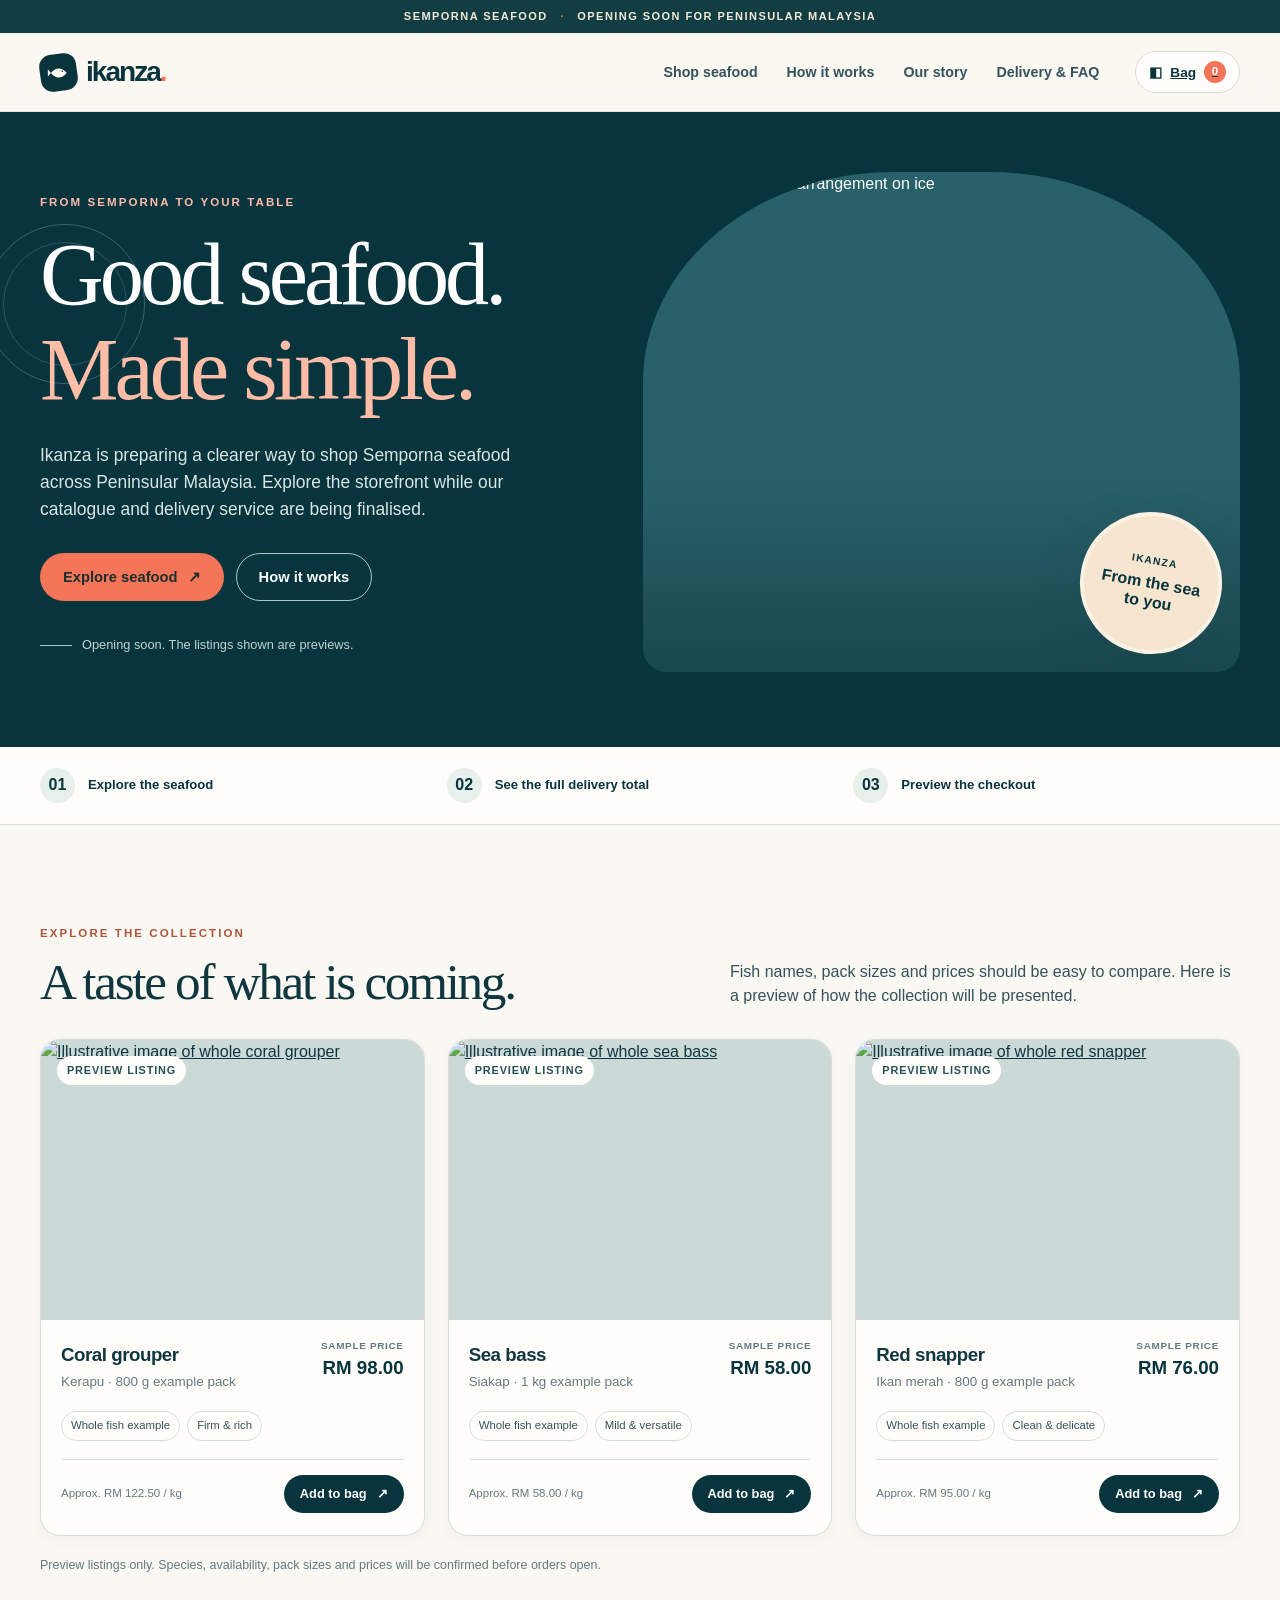
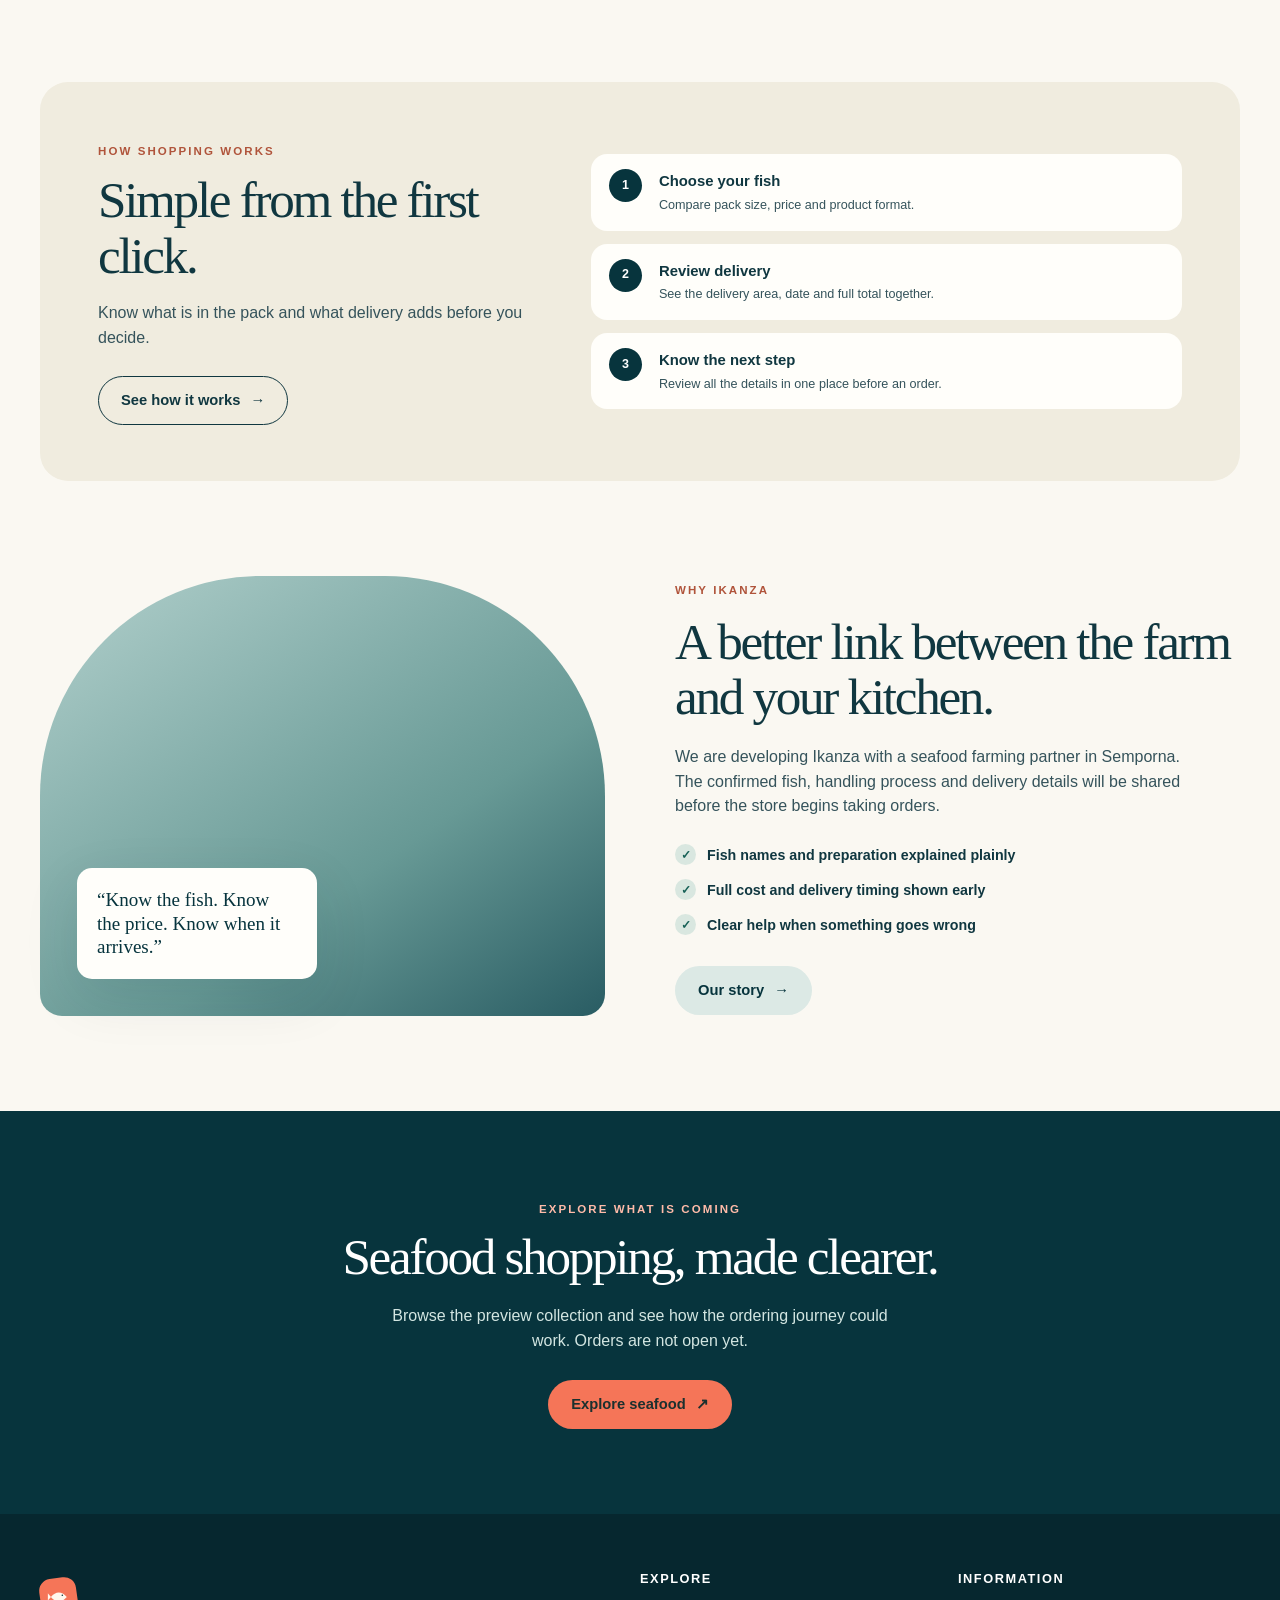
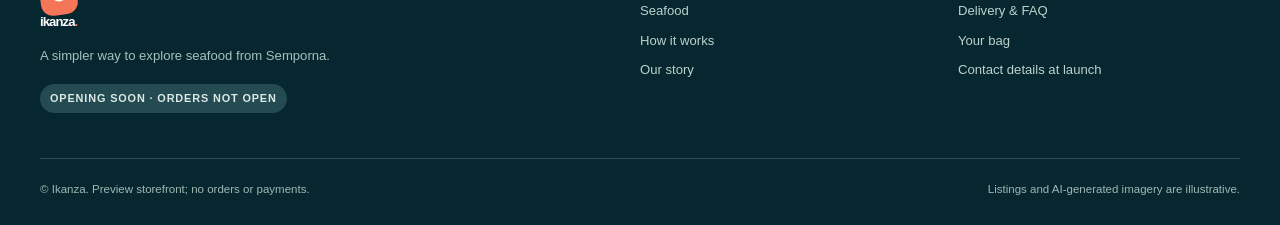
==== index.html @ 733473d1 "Add Ikanza storefront preview" ====
<!doctype html>
<html lang="en">
<head>
  <meta charset="utf-8">
  <meta name="viewport" content="width=device-width, initial-scale=1">
  <meta name="theme-color" content="#07333b">
  <meta name="description" content="Ikanza is preparing a simpler way to shop seafood from Semporna for Peninsular Malaysia. Explore the preview collection.">
  <meta name="robots" content="noindex, nofollow">
  <title>Ikanza | Seafood from Semporna</title>
  <link rel="stylesheet" href="./styles.css">
  <script src="./app.js" defer></script>
</head>
<body>
  <div id="app"></div>
  <div id="announcer" class="sr-only" role="status" aria-live="polite"></div>
</body>
</html>
---- styles.css ----
:root{
  --ink:#103740; --ink-2:#35535b; --sea:#07343d; --sea-light:#dce9e5;
  --cream:#faf8f2; --sand:#f0ecdf; --paper:#fffefa; --coral:#f57558; --coral-dark:#d95438;
  --line:#d8ddd8; --muted:#647981; --shadow:0 18px 55px rgba(7,52,61,.10);
  --radius:20px; --max:1200px;
}
*{box-sizing:border-box}
html{scroll-behavior:smooth}
body{margin:0;background:var(--cream);color:var(--ink);font-family:"Avenir Next",Avenir,"Segoe UI",sans-serif;line-height:1.55}
button,input,select,textarea{font:inherit}
button{cursor:pointer}
a{color:inherit}
img{display:block;max-width:100%}
h1,h2,h3,p{margin-top:0}
h1,h2,.display{font-family:Georgia,"Times New Roman",serif;letter-spacing:-.045em;line-height:1.08}
h1{font-size:clamp(3.3rem,6.9vw,6.55rem);font-weight:500}
h2{font-size:clamp(2.25rem,4vw,4rem);font-weight:500}
h3{font-size:1.18rem}
p{color:var(--ink-2)}
:focus-visible{outline:3px solid var(--coral);outline-offset:3px}
.sr-only{position:absolute!important;width:1px;height:1px;padding:0;margin:-1px;overflow:hidden;clip:rect(0,0,0,0);white-space:nowrap;border:0}
.skip{position:absolute;left:12px;top:-70px;z-index:100;background:white;padding:10px 16px;border-radius:10px}
.skip:focus{top:10px}
.container{width:min(calc(100% - 40px),var(--max));margin-inline:auto}
.demo-banner{background:#123e43;color:#f3e8d5;text-align:center;padding:8px 16px;font-size:.69rem;font-weight:800;letter-spacing:.13em}
.demo-banner span{margin:0 8px;color:#f57558}
.site-header{position:sticky;top:0;z-index:20;background:rgba(250,248,242,.93);backdrop-filter:blur(16px);border-bottom:1px solid rgba(7,52,61,.09)}
.nav{min-height:78px;display:flex;align-items:center;gap:36px}
.brand{display:inline-flex;align-items:center;gap:9px;text-decoration:none;font-size:1.75rem;letter-spacing:-.07em;font-weight:900;color:var(--sea);line-height:1}
.brand-mark{width:37px;height:37px;background:var(--sea);border-radius:12px;display:grid;place-items:center;transform:rotate(-8deg)}
.brand-mark svg{width:26px;height:26px;transform:rotate(8deg)}
.nav-links{display:flex;align-items:center;gap:29px;margin-left:auto}
.nav-links a{text-decoration:none;color:var(--ink-2);font-size:.89rem;font-weight:700}
.nav-links a:hover,.nav-links a[aria-current=page]{color:var(--coral-dark)}
.nav-actions{display:flex;align-items:center;gap:9px}
.icon-button{min-height:42px;display:inline-flex;align-items:center;justify-content:center;gap:8px;border:1px solid var(--line);border-radius:999px;background:var(--paper);color:var(--sea);padding:8px 13px;font-size:.85rem;font-weight:800}
.icon-button:hover{border-color:var(--sea);background:#f3f7f4}
.cart-count{display:inline-grid;place-items:center;min-width:22px;height:22px;padding:0 5px;border-radius:50%;background:var(--coral);color:white;font-size:.72rem}
.menu-button{display:none}
.mobile-menu{display:none;padding:0 0 16px}
.mobile-menu.open{display:grid;gap:2px}
.mobile-menu a{padding:9px 2px;text-decoration:none;font-weight:700}
.btn{display:inline-flex;align-items:center;justify-content:center;gap:10px;min-height:48px;padding:12px 22px;border-radius:999px;border:1px solid transparent;text-decoration:none;font-weight:800;font-size:.92rem;transition:transform .18s,background .18s,border-color .18s}
.btn:hover{transform:translateY(-2px)}
.btn-primary{background:var(--coral);color:#1b302e}
.btn-primary:hover{background:#ff8b70}
.btn-dark{background:var(--sea);color:white}
.btn-dark:hover{background:#12515b}
.btn-outline{background:transparent;border-color:var(--ink);color:var(--ink)}
.btn-outline:hover{background:#e6ece8}
.btn-soft{background:var(--sea-light);color:var(--sea)}
.btn-small{min-height:38px;padding:7px 15px;font-size:.8rem}
button:disabled{opacity:.55;cursor:not-allowed;transform:none!important}
.eyebrow{text-transform:uppercase;letter-spacing:.18em;font-size:.72rem;font-weight:900;color:#b0543b}
.eyebrow.light{color:#ffbba9}
.hero{background:var(--sea);color:#fff;overflow:hidden}
.hero-grid{display:grid;grid-template-columns:1fr 1.07fr;align-items:center;min-height:620px;gap:45px;padding-block:60px 75px}
.hero-copy{max-width:600px;position:relative;z-index:2}
.hero h1{color:white;margin:13px 0 24px}
.hero h1 em{font-style:normal;color:#ffbca6}
.hero p{font-size:1.09rem;max-width:500px;color:#d9e6e3;margin-bottom:30px}
.hero-actions{display:flex;gap:12px;flex-wrap:wrap}
.hero .btn-outline{color:#fff;border-color:#a9c8c5}
.hero .btn-outline:hover{background:rgba(255,255,255,.1)}
.hero-aside{display:flex;align-items:center;gap:10px;margin-top:34px;color:#c0d5d2;font-size:.8rem}
.hero-aside .line{width:32px;height:1px;background:#a9c8c5}
.hero-art{height:500px;position:relative;border-radius:42% 42% 24px 24px;overflow:hidden;background:#29616a}
.hero-art img{width:100%;height:100%;object-fit:cover;filter:saturate(.9)}
.hero-art:after{content:"";position:absolute;inset:0;background:linear-gradient(180deg,transparent 60%,rgba(4,33,40,.4))}
.hero-stamp{position:absolute;right:18px;bottom:18px;z-index:1;width:142px;height:142px;border-radius:50%;display:flex;align-items:center;justify-content:center;text-align:center;background:#f6e5cf;color:var(--sea);font-weight:900;line-height:1.2;transform:rotate(10deg);box-shadow:var(--shadow);border:4px solid #fbf2e4}
.hero-stamp small{display:block;font-size:.64rem;letter-spacing:.12em;text-transform:uppercase;margin-bottom:6px}
.hero-decoration{position:absolute;left:-55px;top:35px;width:160px;height:160px;border:1px solid rgba(255,255,255,.22);border-radius:50%;pointer-events:none}
.hero-decoration:after{content:"";position:absolute;inset:17px;border:1px solid rgba(255,255,255,.16);border-radius:50%}
.quick-strip{border-bottom:1px solid var(--line);background:var(--paper)}
.quick-strip .container{display:grid;grid-template-columns:repeat(3,1fr);gap:20px;padding-block:21px}
.quick-item{display:flex;align-items:center;gap:13px;font-size:.82rem;font-weight:800;color:var(--sea)}
.quick-icon{width:35px;height:35px;display:grid;place-items:center;background:#e7f0ea;color:var(--sea);border-radius:50%;font-size:1rem}
.section{padding-block:95px}
.section-head{display:flex;align-items:end;justify-content:space-between;gap:20px;margin-bottom:30px}
.section-head h2{margin:9px 0 0}
.section-head p{max-width:510px;margin:0}
.section-intro{max-width:610px;font-size:1.02rem}
.products-grid{display:grid;grid-template-columns:repeat(3,1fr);gap:23px}
.product-card{background:var(--paper);border:1px solid var(--line);border-radius:var(--radius);overflow:hidden;box-shadow:0 4px 14px rgba(7,52,61,.035);transition:transform .2s,box-shadow .2s}
.product-card:hover{transform:translateY(-5px);box-shadow:var(--shadow)}
.product-photo{display:block;height:280px;position:relative;overflow:hidden;background:#cbd9d7}
.product-photo img{width:100%;height:100%;object-fit:cover;transition:transform .45s}
.product-card:hover .product-photo img{transform:scale(1.035)}
.pill{display:inline-flex;align-items:center;gap:5px;background:#e7eee7;color:#245057;border-radius:999px;padding:6px 10px;font-size:.68rem;letter-spacing:.08em;text-transform:uppercase;font-weight:900}
.pill.photo-pill{position:absolute;left:16px;top:16px;background:#fffefa}
.product-body{padding:20px 20px 22px}
.product-top{display:flex;justify-content:space-between;align-items:flex-start;gap:12px}
.product-name{font-size:1.17rem;font-weight:850;letter-spacing:-.025em;margin:0}
.product-sub{font-size:.84rem;margin:3px 0 0;color:var(--muted)}
.price-wrap{display:flex;flex-direction:column;align-items:flex-end;line-height:1.25;text-align:right}
.price-wrap small{font-size:.62rem;color:var(--muted);font-weight:800;text-transform:uppercase;letter-spacing:.07em;margin-bottom:3px}
.price{font-size:1.17rem;color:var(--sea);font-weight:900;white-space:nowrap}
.product-meta{display:flex;gap:7px;flex-wrap:wrap;margin:18px 0}
.product-meta span{border:1px solid var(--line);border-radius:999px;padding:5px 9px;font-size:.71rem;color:var(--ink-2)}
.product-bottom{display:flex;align-items:center;justify-content:space-between;gap:9px;border-top:1px solid var(--line);padding-top:15px}
.product-bottom .per-kg{font-size:.72rem;color:var(--muted)}
.products-note{color:var(--muted);font-size:.78rem;margin-top:20px}
.feature-band{background:var(--sand);border-radius:28px;padding:56px 58px;display:grid;grid-template-columns:.85fr 1.15fr;gap:56px;align-items:center}
.feature-band h2{margin:9px 0 18px}
.feature-band p{margin-bottom:26px}
.feature-steps{display:grid;gap:13px}
.feature-step{display:flex;gap:17px;align-items:flex-start;padding:15px 18px;background:var(--paper);border-radius:16px}
.step-num{min-width:33px;height:33px;display:grid;place-items:center;border-radius:50%;background:var(--sea);color:white;font-size:.78rem;font-weight:900}
.feature-step strong{font-size:.93rem}
.feature-step p{font-size:.79rem;margin:2px 0 0}
.story-section{display:grid;grid-template-columns:1fr 1fr;gap:70px;align-items:center}
.story-visual{min-height:440px;border-radius:220px 220px 22px 22px;background:linear-gradient(145deg,#b2d0cc,#679995 63%,#295c63);padding:37px;display:flex;align-items:end}
.story-note{background:#fffefa;border-radius:15px;padding:20px;max-width:240px;box-shadow:var(--shadow);font-family:Georgia,serif;font-size:1.19rem;line-height:1.25;color:var(--sea)}
.story-copy h2{margin:12px 0 20px}
.story-copy p{max-width:510px}
.story-list{padding:0;margin:25px 0 30px;list-style:none;display:grid;gap:13px}
.story-list li{display:flex;gap:11px;font-weight:750;font-size:.89rem}
.story-list li:before{content:"✓";width:21px;height:21px;flex:none;display:grid;place-items:center;border-radius:50%;background:#d9e7e0;color:#155f55;font-size:.73rem}
.cta-section{background:var(--sea);color:white;text-align:center;padding:85px 20px}
.cta-section h2{margin:8px 0 20px;color:white}
.cta-section p{color:#d3e6e2;margin:0 auto 26px;max-width:520px}
.site-footer{background:#06272f;color:#d5e4df;padding:55px 0 26px}
.footer-grid{display:grid;grid-template-columns:2fr 1fr 1fr;gap:36px}
.site-footer .brand{color:white}
.site-footer .brand-mark{background:#f57558}
.site-footer p{color:#a5c2bd;font-size:.82rem;max-width:330px;margin:18px 0}
.site-footer h3{font-size:.8rem;text-transform:uppercase;letter-spacing:.12em;color:#fff}
.site-footer a{display:block;text-decoration:none;color:#bdd2cc;font-size:.82rem;margin:9px 0}
.site-footer a:hover{color:white}
.footer-bottom{border-top:1px solid #2b5056;margin-top:45px;padding-top:22px;font-size:.72rem;color:#9fb8b4;display:flex;justify-content:space-between;gap:15px}
.page-hero{background:#e4eee9;padding:60px 0 55px}
.page-hero h1{font-size:clamp(2.8rem,5.5vw,5rem);margin:8px 0 14px;color:var(--sea)}
.page-hero p{margin:0;max-width:620px}
.breadcrumb{font-size:.78rem;color:var(--muted);margin-bottom:18px}
.breadcrumb a{text-decoration:none;border-bottom:1px solid currentColor}
.page-content{padding-block:60px 100px}
.shop-tools{display:flex;align-items:center;justify-content:space-between;gap:14px;margin-bottom:25px;flex-wrap:wrap}
.search-field{position:relative;min-width:270px;flex:1;max-width:380px}
.search-field input{width:100%;border:1px solid var(--line);border-radius:999px;background:white;padding:12px 16px 12px 40px;color:var(--ink);outline:none}
.search-field:before{content:"⌕";position:absolute;left:16px;top:8px;color:var(--muted);font-size:1.4rem}
.filter-group{display:flex;gap:7px;flex-wrap:wrap}
.filter-button{border:1px solid var(--line);border-radius:999px;background:white;color:var(--ink-2);padding:9px 14px;font-size:.8rem;font-weight:800}
.filter-button.active{background:var(--sea);border-color:var(--sea);color:white}
.empty-state{border:1px dashed #abc1bb;border-radius:20px;padding:60px 25px;text-align:center;background:white}
.empty-state h2{font-size:2rem}
.product-layout{display:grid;grid-template-columns:1.05fr .95fr;gap:68px;align-items:start}
.product-main-photo{height:570px;background:#d8e4df;border-radius:25px;overflow:hidden}
.product-main-photo img{height:100%;width:100%;object-fit:cover}
.product-detail{padding-top:16px}
.product-detail h1{font-size:clamp(2.5rem,4.5vw,4.8rem);margin:13px 0 3px;color:var(--sea)}
.product-detail .subtitle{font-size:1rem;color:var(--muted)}
.product-price{font-size:1.75rem;font-weight:900;color:var(--sea);margin:28px 0 2px}
.product-detail .unit-price{font-size:.79rem;color:var(--muted)}
.spec-grid{display:grid;grid-template-columns:repeat(2,1fr);gap:10px;margin:25px 0}
.spec{padding:14px 15px;background:#ecf2ee;border-radius:12px}
.spec small{display:block;font-size:.65rem;text-transform:uppercase;letter-spacing:.1em;font-weight:800;color:var(--muted)}
.spec strong{font-size:.87rem}
.quantity-row{display:flex;align-items:center;gap:14px;margin:25px 0}
.qty-control{display:inline-flex;align-items:center;border:1px solid var(--line);border-radius:999px;background:white;overflow:hidden}
.qty-control button{border:0;background:none;width:42px;height:42px;color:var(--sea);font-size:1.3rem}
.qty-control button:hover{background:var(--sea-light)}
.qty-control span{width:32px;text-align:center;font-weight:850}
.product-actions{display:flex;gap:10px;flex-wrap:wrap}
.product-actions .btn{flex:1}
.detail-notice{font-size:.79rem;color:var(--muted);padding-top:18px}
.detail-facts{border-top:1px solid var(--line);margin-top:32px}
.detail-facts details{border-bottom:1px solid var(--line);padding:16px 0}
.detail-facts summary{cursor:pointer;font-weight:850}
.detail-facts p{font-size:.82rem;margin:9px 0 0}
.cart-layout,.checkout-layout{display:grid;grid-template-columns:1.35fr .72fr;gap:36px;align-items:start}
.cart-list{display:grid;gap:13px}
.cart-item{display:grid;grid-template-columns:95px 1fr auto;gap:17px;align-items:center;background:white;border:1px solid var(--line);border-radius:16px;padding:14px}
.cart-item img{width:95px;height:90px;object-fit:cover;border-radius:10px}
.cart-item h3{margin:0 0 1px;font-size:1rem}
.cart-item p{font-size:.76rem;margin-bottom:8px}
.cart-item .remove{border:0;background:none;padding:0;color:var(--coral-dark);font-size:.74rem;text-decoration:underline}
.cart-item-total{align-self:start;font-weight:900}
.summary-card{background:white;border:1px solid var(--line);border-radius:20px;padding:24px;position:sticky;top:105px}
.summary-card h2{font-size:1.7rem;margin:0 0 24px}
.summary-row{display:flex;justify-content:space-between;gap:12px;margin:13px 0;font-size:.86rem}
.summary-row span:first-child{color:var(--muted)}
.summary-row.total{border-top:1px solid var(--line);padding-top:16px;margin-top:18px;font-weight:900;font-size:1.05rem}
.summary-row.total span:first-child{color:var(--sea)}
.summary-card .btn{width:100%;margin-top:16px}
.summary-card .small-note{font-size:.73rem;margin:12px 0 0;color:var(--muted)}
.form-card{background:#fff;border:1px solid var(--line);border-radius:20px;padding:27px}
.form-card h2{font-size:1.7rem;margin-bottom:8px}
.form-card p{font-size:.84rem}
.sample-fill{border:1px solid #7da6a0;background:#eef6f1;color:var(--sea);border-radius:999px;padding:8px 14px;font-size:.78rem;font-weight:800;margin:0 0 20px}
.sample-fill:hover{background:#dcefe7}
.form-grid{display:grid;grid-template-columns:1fr 1fr;gap:16px}
.form-field{display:flex;flex-direction:column;gap:6px;margin:0 0 16px}
.form-field.full{grid-column:1/-1}
.form-field label{font-size:.77rem;font-weight:900}
.form-field input,.form-field select{height:46px;width:100%;border:1px solid #bccbc7;border-radius:10px;padding:9px 12px;background:#fff;color:var(--ink)}
.form-field input:focus,.form-field select:focus{border-color:#337772;outline:3px solid #cce6de}
.checkout-block{border-top:1px solid var(--line);padding-top:22px;margin-top:8px}
.checkout-block h3{margin-bottom:9px}
.checkout-block .radio-box{display:flex;gap:10px;align-items:center;border:1px solid var(--line);border-radius:11px;padding:12px;margin:7px 0;cursor:pointer}
.checkout-block .radio-box:has(input:checked){border-color:#2a6764;background:#eef6f1}
.checkout-block small{color:var(--muted)}
.checkout-block input[type=radio]{accent-color:var(--sea);width:17px;height:17px}
.demo-notice{background:#fff2e8;border-left:3px solid var(--coral);padding:12px 15px;border-radius:8px;font-size:.8rem;color:#784b32;margin-top:18px}
.confirmation{max-width:660px;margin:0 auto;text-align:center;padding:45px 15px 90px}
.confirm-icon{width:85px;height:85px;border-radius:50%;display:grid;place-items:center;margin:0 auto 22px;background:#d7e9df;color:#146052;font-size:2rem}
.confirmation h1{font-size:clamp(2.5rem,5vw,4.5rem);margin-bottom:12px}
.confirmation .summary-card{text-align:left;position:static;margin:28px auto}
.info-grid{display:grid;grid-template-columns:repeat(3,1fr);gap:16px}
.info-card{background:white;padding:25px;border:1px solid var(--line);border-radius:16px}
.info-card .step-num{margin-bottom:21px}
.info-card p{font-size:.84rem;margin:0}
.faq-list{max-width:850px;margin:0 auto}
.faq-list details{border-bottom:1px solid var(--line);padding:18px 0}
.faq-list summary{cursor:pointer;font-weight:900;list-style:none;display:flex;justify-content:space-between;gap:14px}
.faq-list summary:after{content:"+";font-size:1.2rem}
.faq-list details[open] summary:after{content:"−"}
.faq-list p{font-size:.87rem;margin:12px 0 3px}
.mini-table{display:grid;gap:10px;background:#eef3ed;padding:20px;border-radius:16px;margin:20px 0}
.mini-table .summary-row{margin:0}
.mobile-checkout{display:none}
.toast{position:fixed;right:20px;bottom:20px;z-index:30;background:var(--sea);color:#fff;padding:13px 18px;border-radius:13px;box-shadow:var(--shadow);font-size:.83rem;font-weight:800;opacity:0;pointer-events:none;transform:translateY(16px);transition:opacity .2s,transform .2s}
.toast.show{opacity:1;transform:translateY(0)}
@media(max-width:1000px){
  .hero-grid{min-height:570px;gap:25px}.hero-art{height:440px}
  .product-layout{gap:34px}.product-main-photo{height:500px}
  .cart-layout,.checkout-layout{gap:20px}
  .products-grid{gap:15px}.product-photo{height:230px}
}
@media(max-width:760px){
  .container{width:min(calc(100% - 28px),var(--max))}
  .nav{min-height:65px;gap:10px}.brand{font-size:1.55rem}.brand-mark{width:32px;height:32px}
  .nav-links{display:none}.nav-actions{margin-left:auto}.menu-button{display:inline-flex}
  .hero-grid{grid-template-columns:1fr;gap:26px;padding-top:52px;padding-bottom:35px}
  .hero h1{font-size:clamp(3.5rem,12vw,5rem)}.hero-art{height:380px;border-radius:45% 45% 20px 20px}
  .hero-stamp{width:116px;height:116px;font-size:.78rem}
  .quick-strip .container{grid-template-columns:1fr 1fr;gap:10px;padding-block:14px}.quick-item{font-size:.68rem}.quick-item:last-child{display:none}
  .section{padding-block:67px}.section-head{display:block}.section-head p{margin-top:12px}
  .products-grid{grid-template-columns:1fr 1fr}.product-photo{height:210px}
  .feature-band,.story-section{grid-template-columns:1fr;gap:30px}.feature-band{padding:35px 25px}
  .story-visual{min-height:330px}.story-section{gap:30px}
  .page-hero{padding:42px 0}.page-content{padding-block:42px 70px}
  .product-layout,.cart-layout,.checkout-layout{grid-template-columns:1fr}.product-main-photo{height:430px}
  .product-detail{padding-top:0}.summary-card{position:static}
  .info-grid{grid-template-columns:1fr 1fr}
  .footer-grid{grid-template-columns:1.4fr 1fr;gap:22px}.footer-grid > :last-child{grid-column:1/-1}
}
@media(max-width:520px){
  .demo-banner{font-size:.59rem;padding:7px 11px;letter-spacing:.08em}
  .header-cart-label{display:none}
  .hero h1{font-size:3.3rem}.hero p{font-size:.94rem}
  .hero-art{height:295px}.hero-stamp{width:103px;height:103px;right:8px;bottom:8px;font-size:.69rem}
  .hero-aside{margin-top:22px}
  .section{padding-block:55px}.section-head h2{font-size:2.55rem}
  .products-grid{grid-template-columns:1fr}.product-photo{height:290px}
  .product-card{max-width:470px}
  .feature-band{border-radius:18px;padding:29px 18px}
  .story-visual{min-height:310px}
  .page-hero h1{font-size:3.1rem}
  .search-field{max-width:none;width:100%}.shop-tools{align-items:stretch}
  .filter-group{overflow-x:auto;flex-wrap:nowrap;padding-bottom:3px}
  .filter-button{white-space:nowrap}
  .product-main-photo{height:360px}
  .product-detail h1{font-size:2.85rem}
  .spec-grid{gap:7px}
  .cart-item{grid-template-columns:72px 1fr auto;gap:9px;padding:10px}
  .cart-item img{width:72px;height:80px}.cart-item-total{font-size:.8rem}
  .cart-item .qty-control button{width:32px;height:32px}
  .cart-item .qty-control span{width:23px}
  .form-card{padding:20px}.form-grid{grid-template-columns:1fr;gap:0}
  .info-grid{grid-template-columns:1fr}
  .footer-grid{grid-template-columns:1fr}.footer-grid > :last-child{grid-column:auto}
  .footer-bottom{display:block}
}
@media(prefers-reduced-motion:reduce){html{scroll-behavior:auto}*,*:before,*:after{transition:none!important;animation:none!important}}
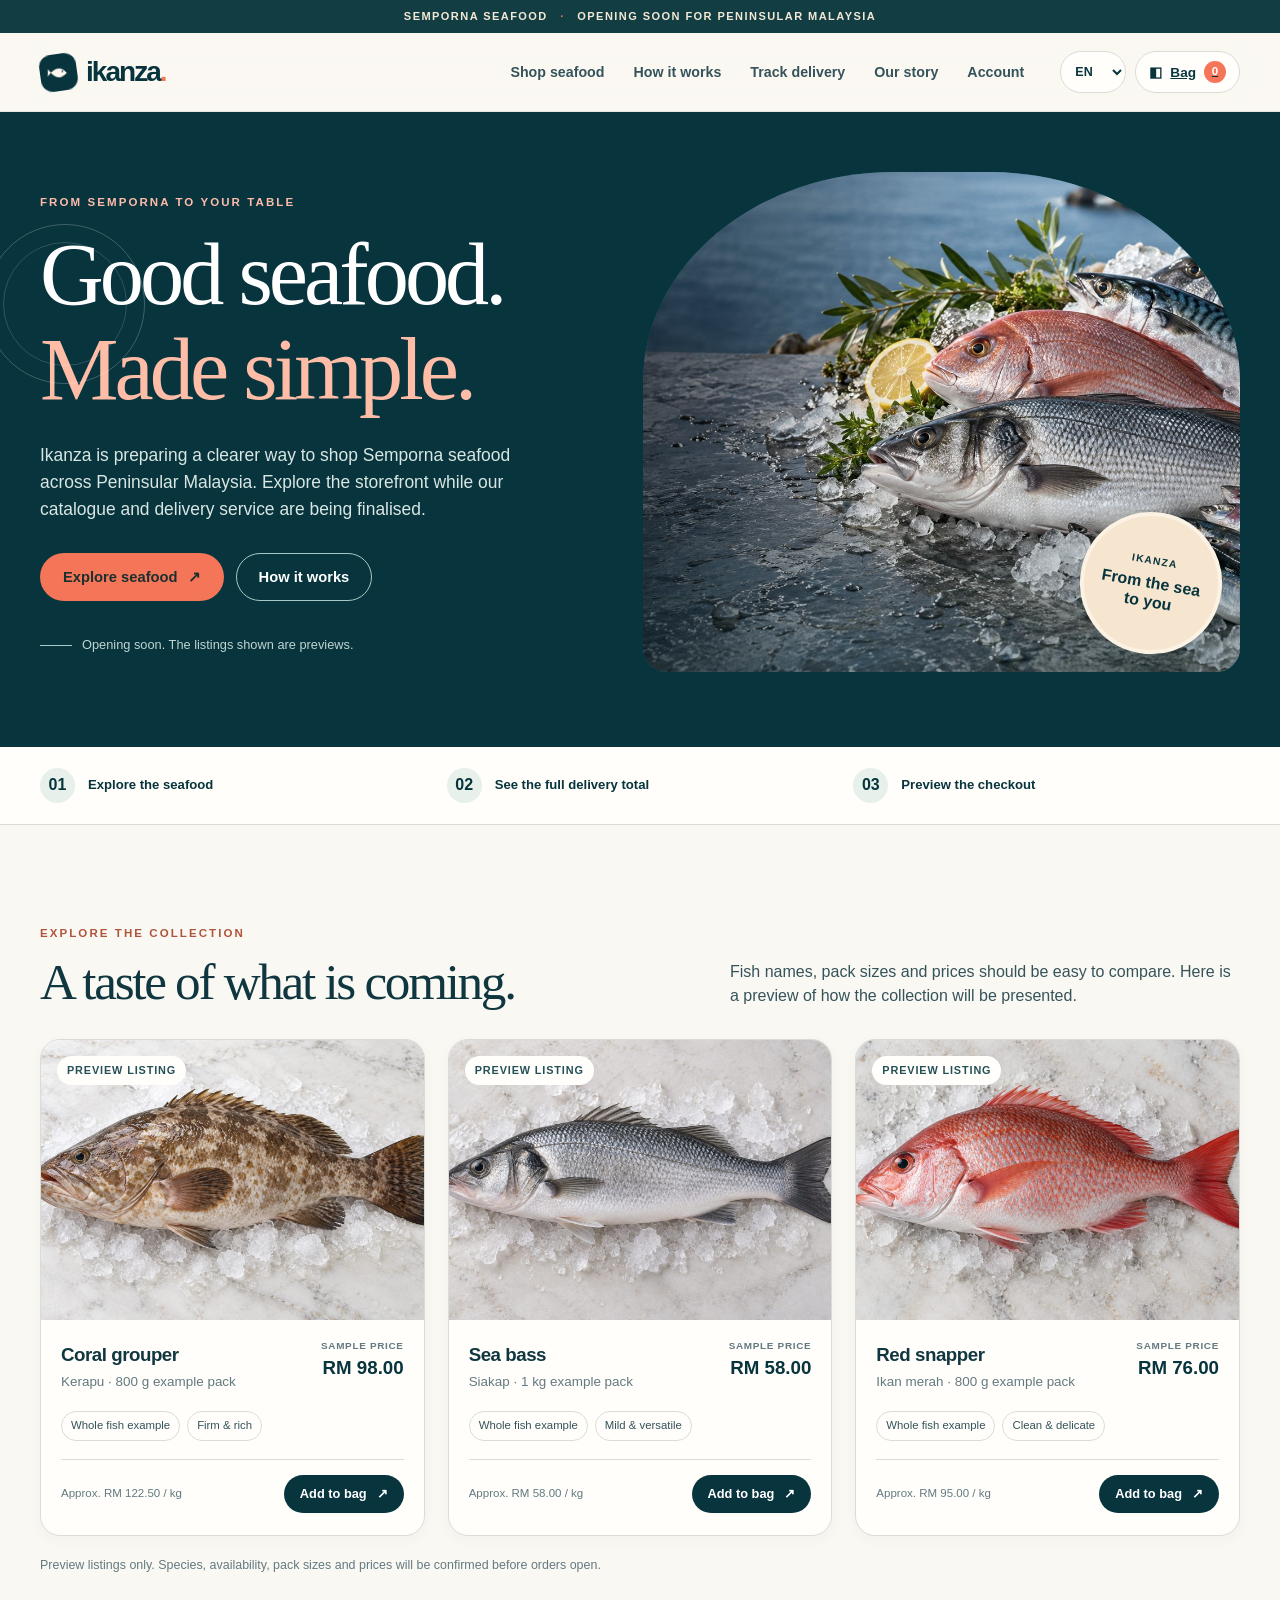
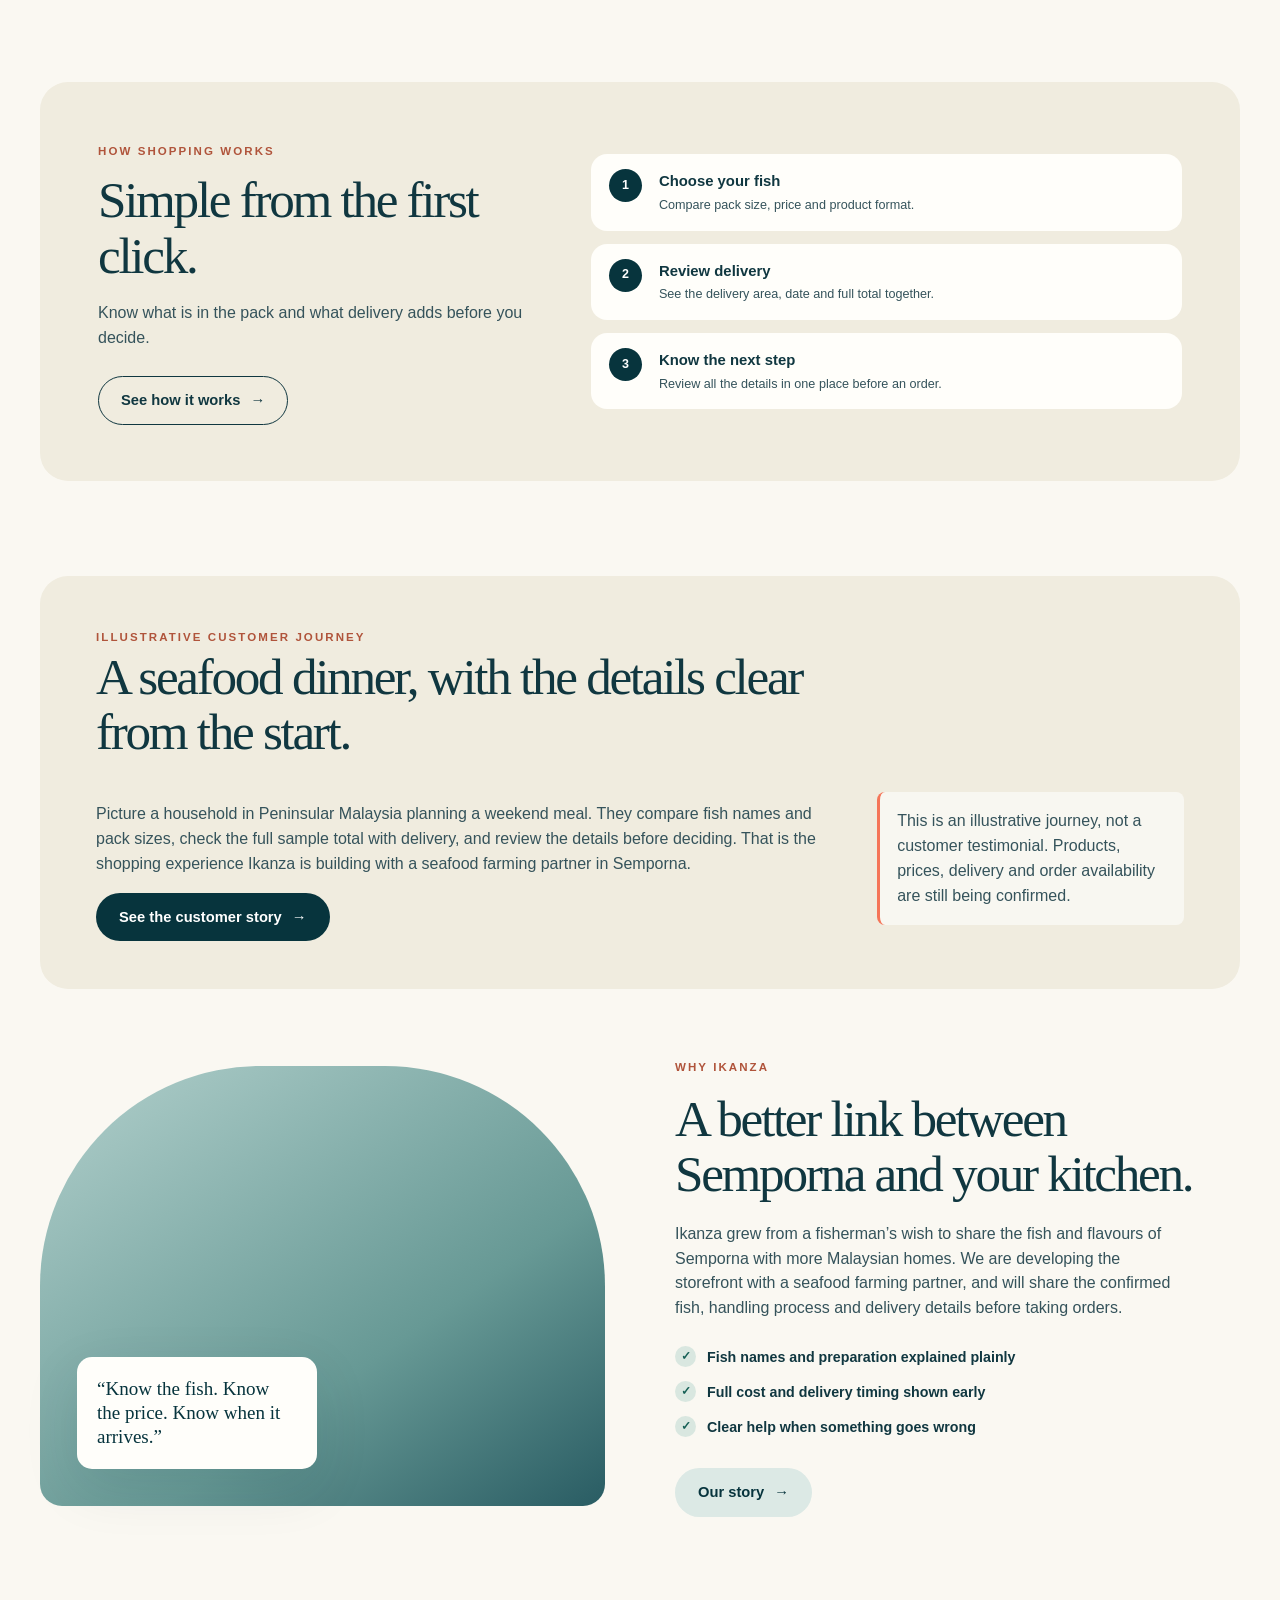
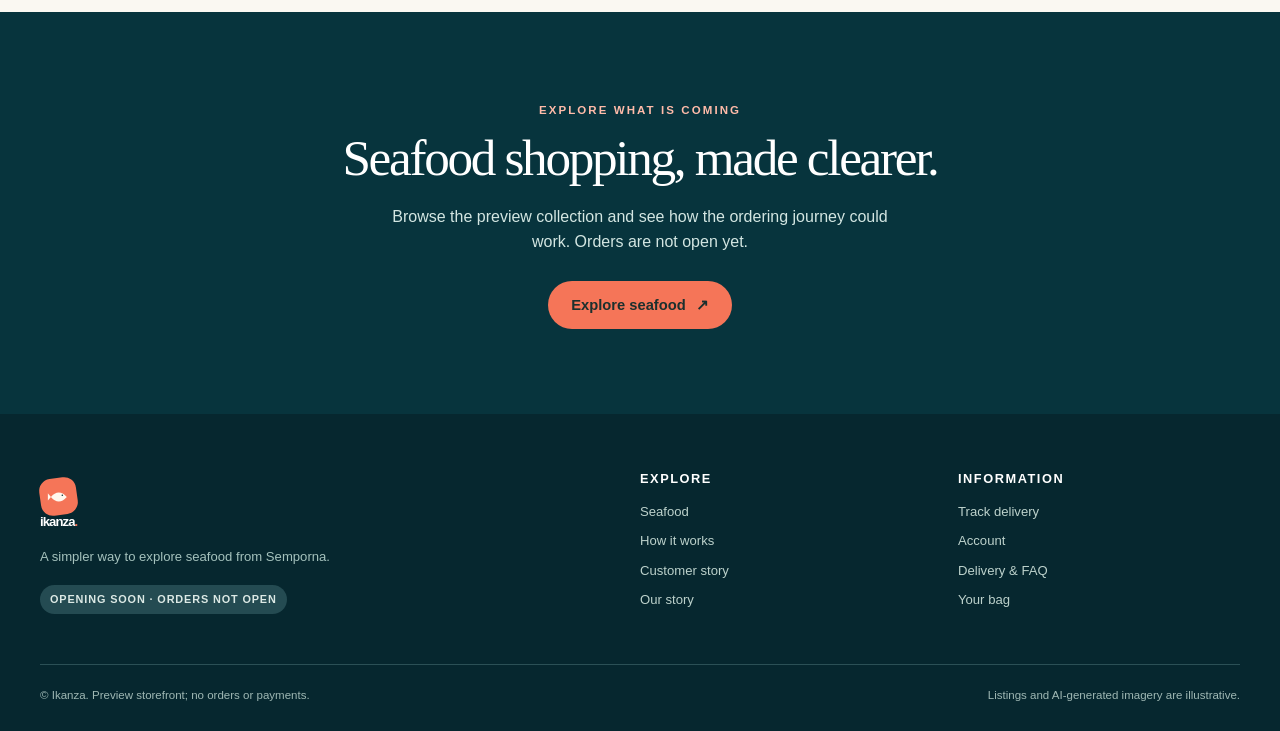
==== commit 656200a2: "Add account and delivery previews, three languages, and Semporna story" ====
--- a/index.html
+++ b/index.html
@@ -4,14 +4,22 @@
   <meta charset="utf-8">
   <meta name="viewport" content="width=device-width, initial-scale=1">
   <meta name="theme-color" content="#07333b">
-  <meta name="description" content="Ikanza is preparing a simpler way to shop seafood from Semporna for Peninsular Malaysia. Explore the preview collection.">
-  <meta name="robots" content="noindex, nofollow">
-  <title>Ikanza | Seafood from Semporna</title>
+  <title>Ikanza | Semporna Seafood for Peninsular Malaysia</title>
+  <meta name="description" content="Discover Ikanza, a Semporna fisherman’s vision to share local fish and flavours with more Malaysian homes. Explore our seafood storefront before orders open.">
+  <link rel="canonical" href="https://ericseow980314-ui.github.io/ikanza/">
+  <meta property="og:type" content="website">
+  <meta property="og:title" content="Ikanza | Semporna Seafood for Peninsular Malaysia">
+  <meta property="og:description" content="From Semporna to more Malaysian tables. Meet the fisherman behind Ikanza and explore the seafood storefront preview.">
+  <meta property="og:url" content="https://ericseow980314-ui.github.io/ikanza/">
+  <meta property="og:image" content="https://ericseow980314-ui.github.io/ikanza/assets/hero.jpg">
+  <meta name="twitter:card" content="summary_large_image">
+  <script type="application/ld+json">{"@context":"https://schema.org","@type":"WebSite","name":"Ikanza","url":"https://ericseow980314-ui.github.io/ikanza/","description":"Semporna seafood storefront preview for Peninsular Malaysia."}</script>
   <link rel="stylesheet" href="./styles.css">
+  <script src="./i18n.js" defer></script>
   <script src="./app.js" defer></script>
 </head>
 <body>
-  <div id="app"></div>
+  <div id="app"><main class="page-content container"><h1>Semporna seafood, made simple.</h1><p>Ikanza is preparing a clearer way for Peninsular Malaysian households to discover the fish and flavours of Semporna. Orders are not open yet.</p><a href="./story/">Read our story</a></main></div>
   <div id="announcer" class="sr-only" role="status" aria-live="polite"></div>
 </body>
 </html>
--- a/styles.css
+++ b/styles.css
@@ -220,6 +220,20 @@
 .mobile-checkout{display:none}
 .toast{position:fixed;right:20px;bottom:20px;z-index:30;background:var(--sea);color:#fff;padding:13px 18px;border-radius:13px;box-shadow:var(--shadow);font-size:.83rem;font-weight:800;opacity:0;pointer-events:none;transform:translateY(16px);transition:opacity .2s,transform .2s}
 .toast.show{opacity:1;transform:translateY(0)}
+.language-select{min-height:42px;border:1px solid var(--line);border-radius:999px;background:var(--paper);color:var(--sea);padding:7px 10px;font-size:.78rem;font-weight:900;cursor:pointer}
+.customer-story-teaser{display:grid;grid-template-columns:1.7fr .7fr;gap:36px;align-items:end;background:var(--sand);border-radius:28px;padding:48px 56px;margin-bottom:65px}
+.customer-story-teaser h2{max-width:760px}.customer-story-teaser .small-note{padding:17px;border-left:3px solid var(--coral);background:rgba(255,255,255,.58);border-radius:8px}
+.confirmation-actions{display:flex;justify-content:center;gap:12px;flex-wrap:wrap;margin-top:28px}
+.account-layout,.tracking-layout{display:grid;grid-template-columns:minmax(0,1.25fr) minmax(280px,.75fr);gap:28px;align-items:start}
+.account-layout .section-head h2{font-size:clamp(2rem,3vw,3rem)}.preview-orders{display:grid;gap:12px}
+.preview-order{display:flex;justify-content:space-between;gap:18px;align-items:center;background:white;border:1px solid var(--line);border-radius:16px;padding:20px}
+.preview-order h3{margin:10px 0 5px;overflow-wrap:anywhere}.preview-order p{font-size:.83rem;margin:0}.preview-order > div:last-child{text-align:right;white-space:nowrap}.preview-order a{display:block;color:var(--sea);font-weight:800;font-size:.82rem;margin-top:10px}
+.tracking-layout{grid-template-columns:minmax(280px,.7fr) minmax(0,1.3fr)}.tracking-sample{margin-top:17px}.tracking-result{background:white;border:1px solid var(--line);border-radius:20px;padding:26px}
+.tracking-summary{display:flex;justify-content:space-between;gap:12px;align-items:start}.tracking-summary h2{font-size:clamp(1.8rem,3vw,2.8rem);margin:10px 0;overflow-wrap:anywhere}.tracking-summary p{font-size:.83rem}.tracking-summary > strong{white-space:nowrap}
+.tracking-steps{list-style:none;margin:30px 0 0;padding:0}.tracking-step{display:flex;gap:15px;position:relative;padding:0 0 24px}.tracking-step:not(:last-child):before{content:"";position:absolute;left:15px;top:32px;bottom:0;border-left:2px solid var(--line)}
+.tracking-dot{flex:none;width:32px;height:32px;display:grid;place-items:center;border-radius:50%;background:#e7eeea;color:var(--sea);font-weight:900;font-size:.77rem}.tracking-step.current .tracking-dot{background:var(--sea);color:white}.tracking-step p{margin:3px 0 0;font-size:.8rem;color:var(--muted)}
+.journey-intro{max-width:780px;margin-bottom:36px}.journey-grid{margin-bottom:55px}.journey-outro{padding:44px;background:var(--sand);border-radius:22px;max-width:890px}.journey-outro h2{font-size:clamp(2rem,3.4vw,3.5rem)}
+@media(max-width:1120px){.nav-links{display:none}.nav-actions{margin-left:auto}.menu-button{display:inline-flex}}
 @media(max-width:1000px){
   .hero-grid{min-height:570px;gap:25px}.hero-art{height:440px}
   .product-layout{gap:34px}.product-main-photo{height:500px}
@@ -243,10 +257,13 @@
   .product-detail{padding-top:0}.summary-card{position:static}
   .info-grid{grid-template-columns:1fr 1fr}
   .footer-grid{grid-template-columns:1.4fr 1fr;gap:22px}.footer-grid > :last-child{grid-column:1/-1}
+  .customer-story-teaser{grid-template-columns:1fr;padding:34px 25px;gap:8px}.account-layout,.tracking-layout{grid-template-columns:1fr}
 }
 @media(max-width:520px){
   .demo-banner{font-size:.59rem;padding:7px 11px;letter-spacing:.08em}
   .header-cart-label{display:none}
+  .language-select{padding:7px 5px;font-size:.72rem}.nav-actions{gap:5px}.icon-button{padding-inline:9px}
+  .customer-story-teaser{padding:29px 18px}.customer-story-teaser h2{font-size:2.5rem}.journey-outro{padding:29px 20px}.preview-order{align-items:flex-start;flex-direction:column}.preview-order > div:last-child{text-align:left}.tracking-result{padding:19px}.tracking-summary{flex-direction:column}
   .hero h1{font-size:3.3rem}.hero p{font-size:.94rem}
   .hero-art{height:295px}.hero-stamp{width:103px;height:103px;right:8px;bottom:8px;font-size:.69rem}
   .hero-aside{margin-top:22px}
@@ -256,6 +273,7 @@
   .feature-band{border-radius:18px;padding:29px 18px}
   .story-visual{min-height:310px}
   .page-hero h1{font-size:3.1rem}
+  html[lang="zh-Hans"] .page-hero h1{font-size:2.65rem;line-height:1.18;letter-spacing:-.025em}
   .search-field{max-width:none;width:100%}.shop-tools{align-items:stretch}
   .filter-group{overflow-x:auto;flex-wrap:nowrap;padding-bottom:3px}
   .filter-button{white-space:nowrap}
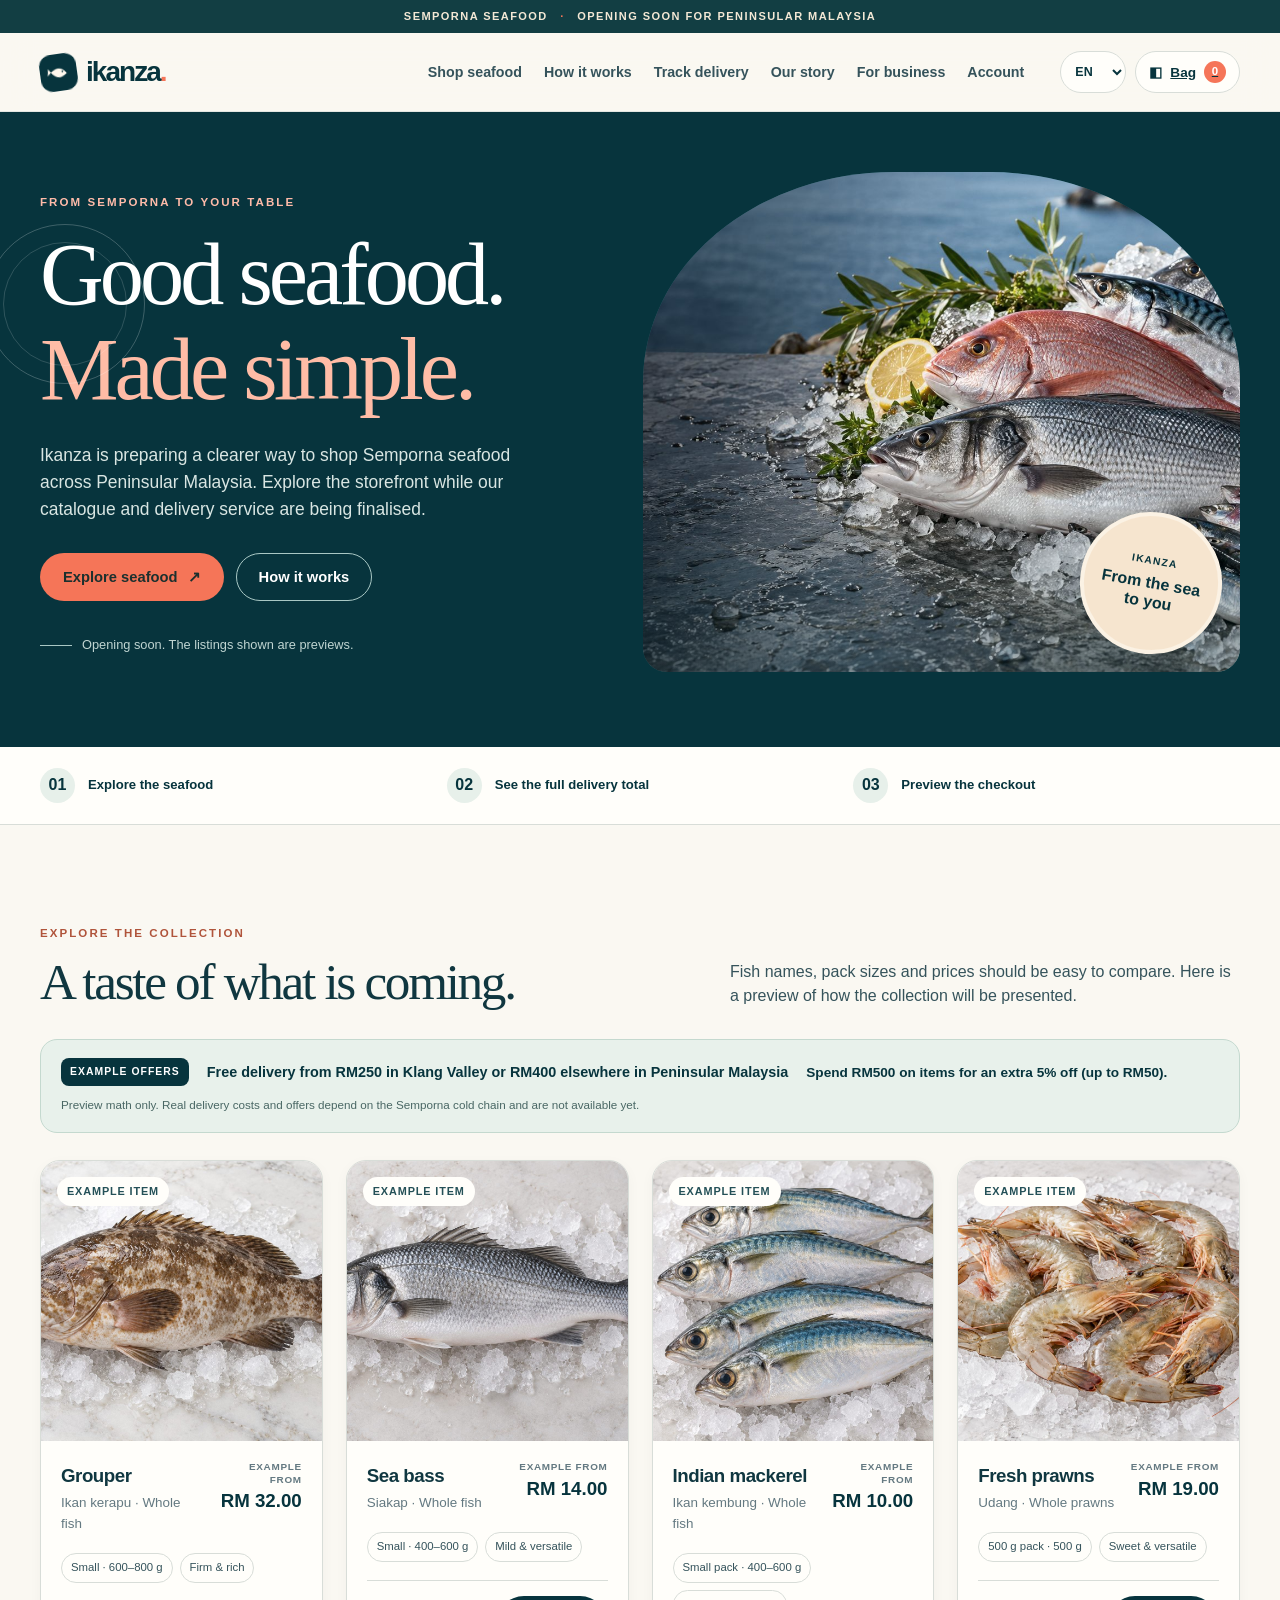
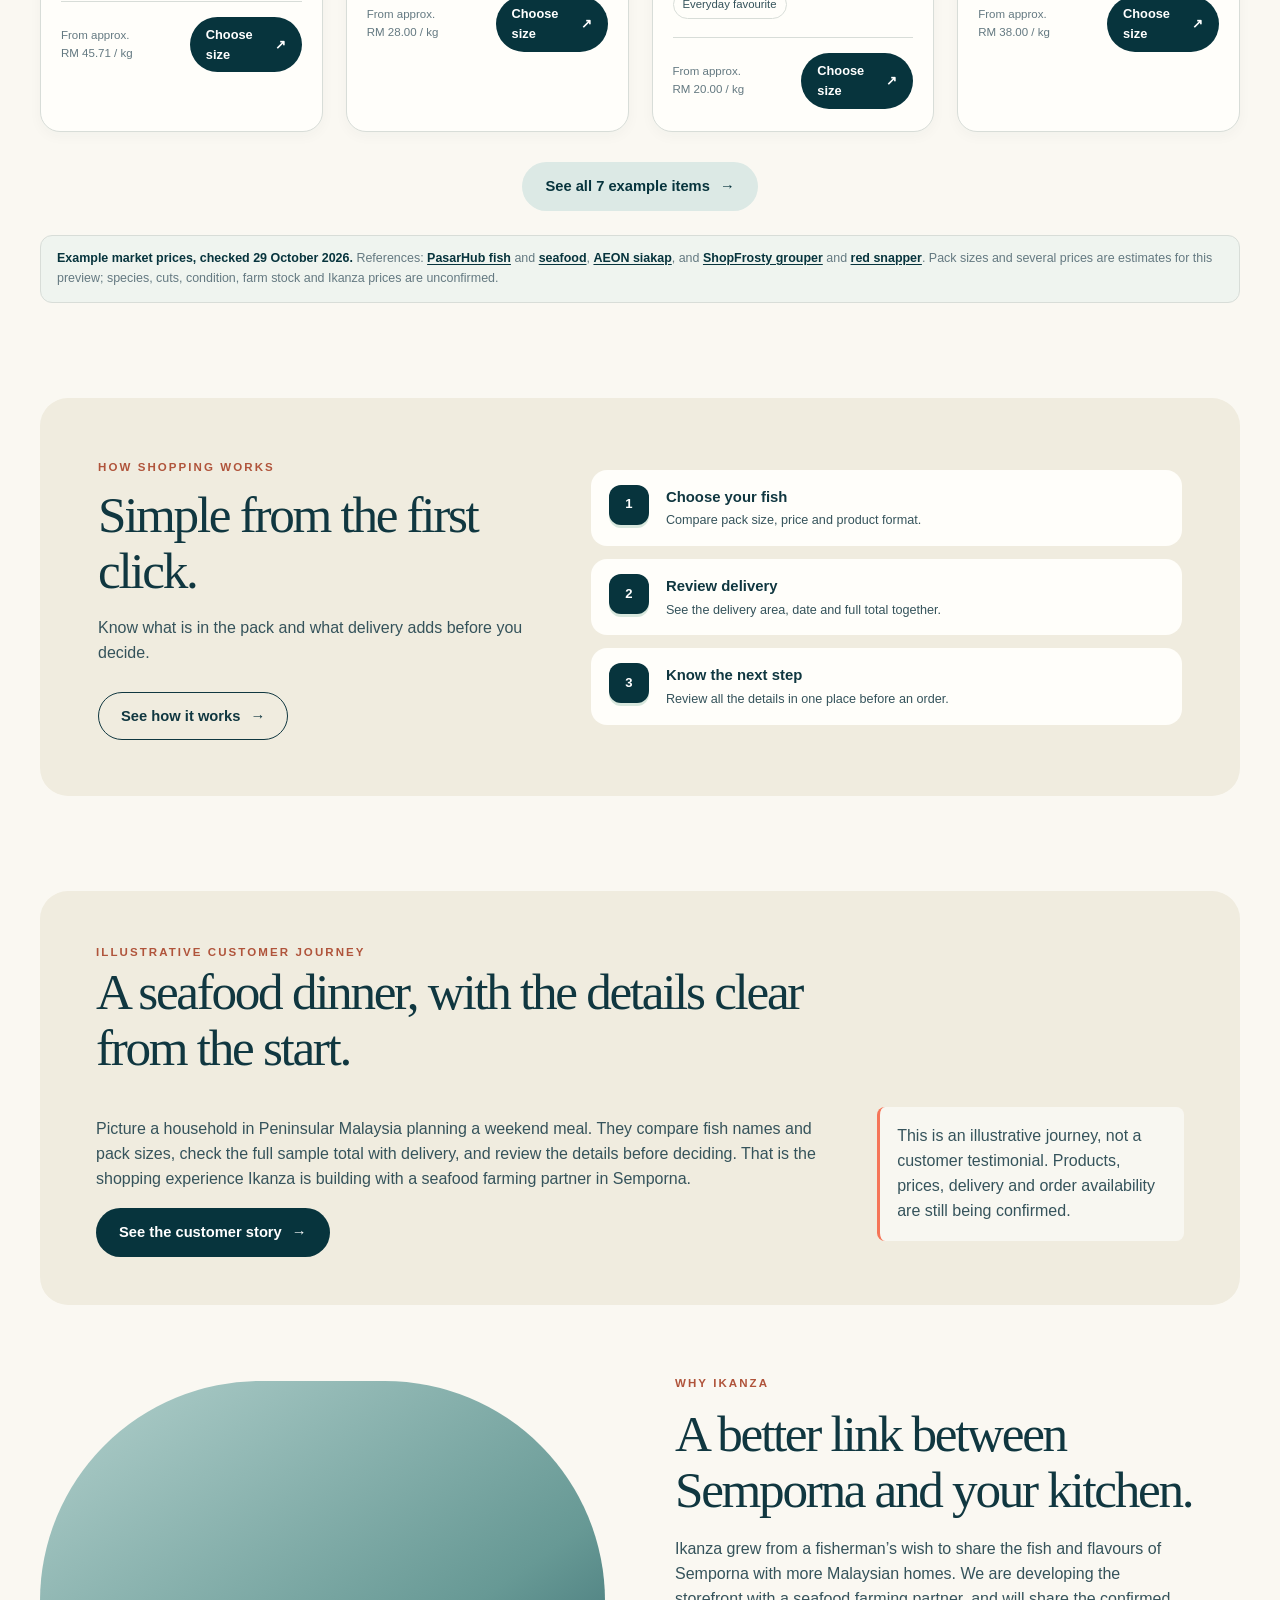
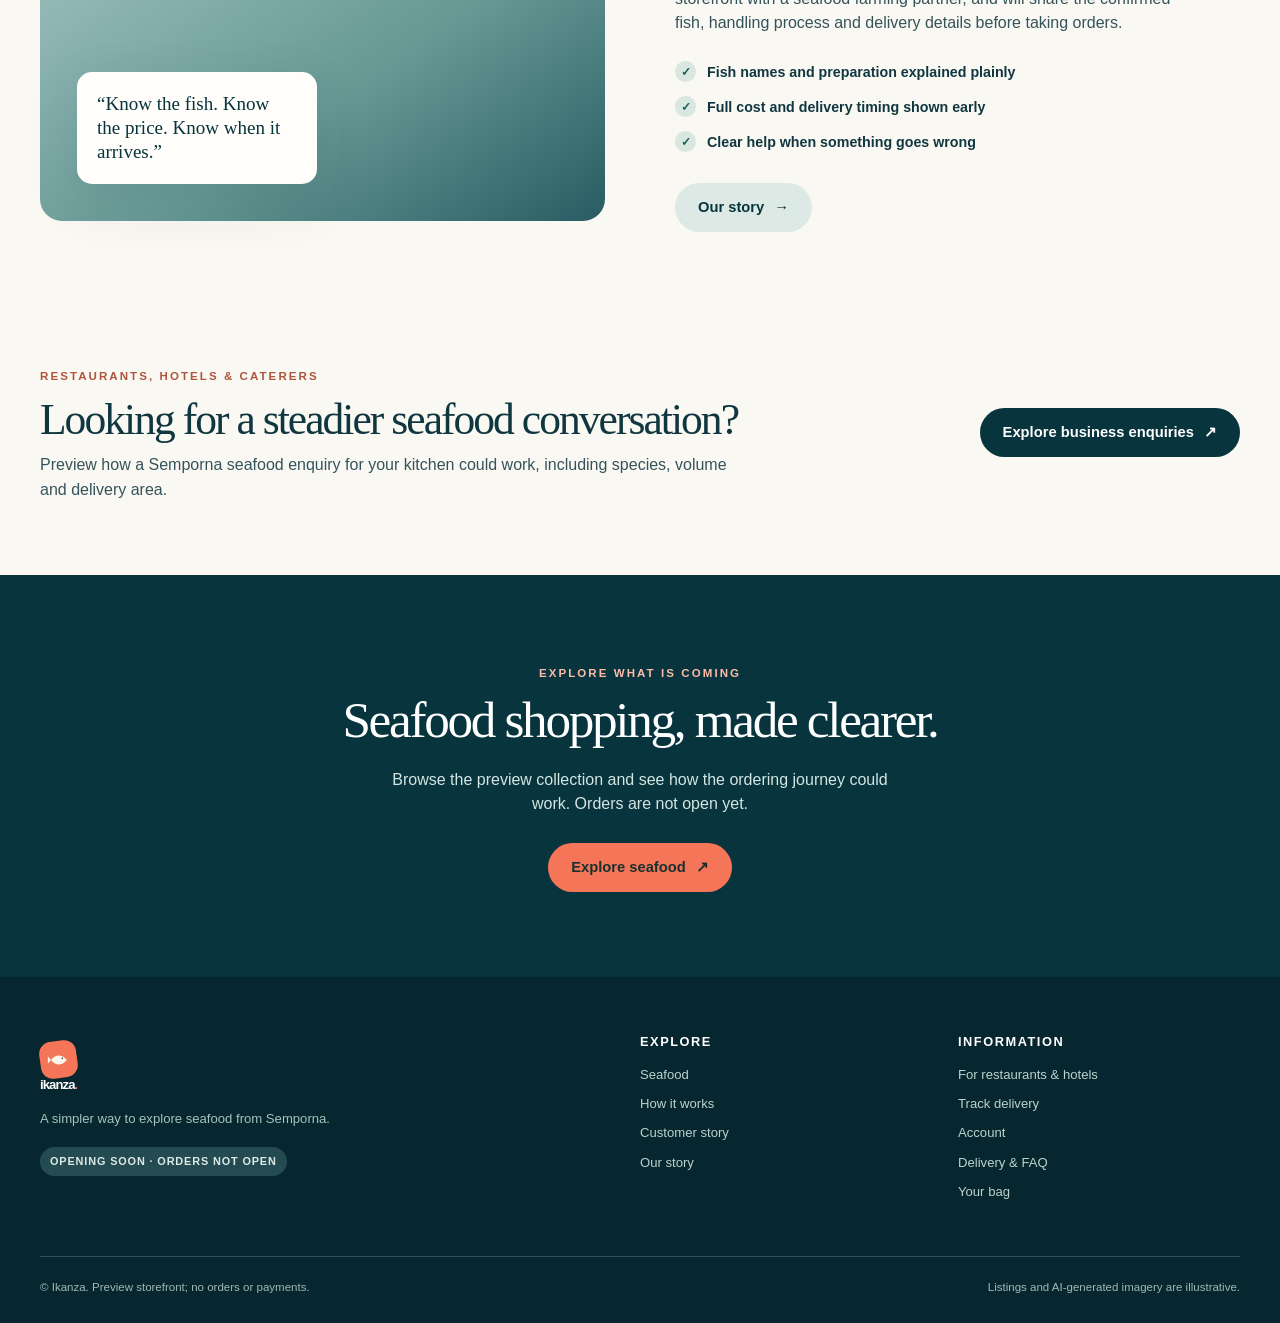
==== commit 3d45099f: "Expand Ikanza seafood preview and wholesale page" ====
--- a/index.html
+++ b/index.html
@@ -5,11 +5,11 @@
   <meta name="viewport" content="width=device-width, initial-scale=1">
   <meta name="theme-color" content="#07333b">
   <title>Ikanza | Semporna Seafood for Peninsular Malaysia</title>
-  <meta name="description" content="Discover Ikanza, a Semporna fisherman’s vision to share local fish and flavours with more Malaysian homes. Explore our seafood storefront before orders open.">
+  <meta name="description" content="Explore Ikanza’s seafood storefront preview for Peninsular Malaysia: fish, prawns, squid and crab with clear example pack sizes and prices. Orders are not open yet.">
   <link rel="canonical" href="https://ericseow980314-ui.github.io/ikanza/">
   <meta property="og:type" content="website">
   <meta property="og:title" content="Ikanza | Semporna Seafood for Peninsular Malaysia">
-  <meta property="og:description" content="From Semporna to more Malaysian tables. Meet the fisherman behind Ikanza and explore the seafood storefront preview.">
+  <meta property="og:description" content="From Semporna to more Malaysian tables. Explore fish and seafood with clear example sizes, prices and delivery totals before orders open.">
   <meta property="og:url" content="https://ericseow980314-ui.github.io/ikanza/">
   <meta property="og:image" content="https://ericseow980314-ui.github.io/ikanza/assets/hero.jpg">
   <meta name="twitter:card" content="summary_large_image">
@@ -19,7 +19,7 @@
   <script src="./app.js" defer></script>
 </head>
 <body>
-  <div id="app"><main class="page-content container"><h1>Semporna seafood, made simple.</h1><p>Ikanza is preparing a clearer way for Peninsular Malaysian households to discover the fish and flavours of Semporna. Orders are not open yet.</p><a href="./story/">Read our story</a></main></div>
+  <div id="app"><main class="page-content container"><h1>Semporna seafood, made simple.</h1><p>Ikanza is preparing a clearer way for Peninsular Malaysian households to discover fish and seafood. The preview shows fish, prawns, squid and crab with example pack sizes and prices. Farm stock, final prices and delivery arrangements are still being confirmed; orders are not open yet.</p><a href="./story/">Read our story</a> · <a href="./business/">Wholesale enquiry preview</a></main></div>
   <div id="announcer" class="sr-only" role="status" aria-live="polite"></div>
 </body>
 </html>
--- a/styles.css
+++ b/styles.css
@@ -29,7 +29,7 @@
 .brand{display:inline-flex;align-items:center;gap:9px;text-decoration:none;font-size:1.75rem;letter-spacing:-.07em;font-weight:900;color:var(--sea);line-height:1}
 .brand-mark{width:37px;height:37px;background:var(--sea);border-radius:12px;display:grid;place-items:center;transform:rotate(-8deg)}
 .brand-mark svg{width:26px;height:26px;transform:rotate(8deg)}
-.nav-links{display:flex;align-items:center;gap:29px;margin-left:auto}
+.nav-links{display:flex;align-items:center;gap:22px;margin-left:auto}
 .nav-links a{text-decoration:none;color:var(--ink-2);font-size:.89rem;font-weight:700}
 .nav-links a:hover,.nav-links a[aria-current=page]{color:var(--coral-dark)}
 .nav-actions{display:flex;align-items:center;gap:9px}
@@ -81,6 +81,7 @@
 .section-head p{max-width:510px;margin:0}
 .section-intro{max-width:610px;font-size:1.02rem}
 .products-grid{display:grid;grid-template-columns:repeat(3,1fr);gap:23px}
+.featured-grid{grid-template-columns:repeat(4,minmax(0,1fr))}
 .product-card{background:var(--paper);border:1px solid var(--line);border-radius:var(--radius);overflow:hidden;box-shadow:0 4px 14px rgba(7,52,61,.035);transition:transform .2s,box-shadow .2s}
 .product-card:hover{transform:translateY(-5px);box-shadow:var(--shadow)}
 .product-photo{display:block;height:280px;position:relative;overflow:hidden;background:#cbd9d7}
@@ -100,12 +101,18 @@
 .product-bottom{display:flex;align-items:center;justify-content:space-between;gap:9px;border-top:1px solid var(--line);padding-top:15px}
 .product-bottom .per-kg{font-size:.72rem;color:var(--muted)}
 .products-note{color:var(--muted);font-size:.78rem;margin-top:20px}
+.collection-actions{display:flex;justify-content:center;margin-top:30px}
+.pricing-note{font-size:.78rem;line-height:1.6;color:var(--muted);background:#eff4ef;border:1px solid var(--line);border-radius:12px;padding:13px 16px;margin:24px 0 0}
+.pricing-note strong{color:var(--sea)}.pricing-note a{color:var(--sea);font-weight:800;text-underline-offset:2px}
+.offer-teaser{display:flex;flex-wrap:wrap;align-items:center;gap:10px 18px;background:#e8f1eb;border:1px solid #c4d9cf;border-radius:17px;padding:18px 20px;margin-bottom:27px;color:var(--sea)}
+.offer-kicker{background:var(--sea);color:white;border-radius:8px;padding:6px 9px;text-transform:uppercase;letter-spacing:.1em;font-size:.65rem;font-weight:900}
+.offer-teaser strong{font-size:.9rem}.offer-teaser>span:not(.offer-kicker){font-size:.85rem;font-weight:700}.offer-teaser small{flex-basis:100%;font-size:.73rem;color:#496764}
 .feature-band{background:var(--sand);border-radius:28px;padding:56px 58px;display:grid;grid-template-columns:.85fr 1.15fr;gap:56px;align-items:center}
 .feature-band h2{margin:9px 0 18px}
 .feature-band p{margin-bottom:26px}
 .feature-steps{display:grid;gap:13px}
 .feature-step{display:flex;gap:17px;align-items:flex-start;padding:15px 18px;background:var(--paper);border-radius:16px}
-.step-num{min-width:33px;height:33px;display:grid;place-items:center;border-radius:50%;background:var(--sea);color:white;font-size:.78rem;font-weight:900}
+.step-num{width:40px;min-width:40px;height:40px;flex:none;display:grid;place-items:center;border-radius:12px;background:var(--sea);color:white;font-size:.82rem;font-weight:900;box-shadow:0 3px 0 #d8e7dd}
 .feature-step strong{font-size:.93rem}
 .feature-step p{font-size:.79rem;margin:2px 0 0}
 .story-section{display:grid;grid-template-columns:1fr 1fr;gap:70px;align-items:center}
@@ -119,6 +126,7 @@
 .cta-section{background:var(--sea);color:white;text-align:center;padding:85px 20px}
 .cta-section h2{margin:8px 0 20px;color:white}
 .cta-section p{color:#d3e6e2;margin:0 auto 26px;max-width:520px}
+.business-teaser{display:flex;align-items:center;justify-content:space-between;gap:38px;padding-block:36px 72px}.business-teaser>div{max-width:710px}.business-teaser h2{font-size:clamp(2rem,3.4vw,3.4rem);margin:8px 0 10px}.business-teaser p{margin:0}.business-teaser .btn{flex:none}
 .site-footer{background:#06272f;color:#d5e4df;padding:55px 0 26px}
 .footer-grid{display:grid;grid-template-columns:2fr 1fr 1fr;gap:36px}
 .site-footer .brand{color:white}
@@ -134,13 +142,16 @@
 .breadcrumb{font-size:.78rem;color:var(--muted);margin-bottom:18px}
 .breadcrumb a{text-decoration:none;border-bottom:1px solid currentColor}
 .page-content{padding-block:60px 100px}
-.shop-tools{display:flex;align-items:center;justify-content:space-between;gap:14px;margin-bottom:25px;flex-wrap:wrap}
-.search-field{position:relative;min-width:270px;flex:1;max-width:380px}
+.shop-tools{display:flex;align-items:center;gap:10px;margin-bottom:8px;flex-wrap:wrap}
+.search-field{position:relative;min-width:270px;flex:1;max-width:610px}
 .search-field input{width:100%;border:1px solid var(--line);border-radius:999px;background:white;padding:12px 16px 12px 40px;color:var(--ink);outline:none}
 .search-field:before{content:"⌕";position:absolute;left:16px;top:8px;color:var(--muted);font-size:1.4rem}
-.filter-group{display:flex;gap:7px;flex-wrap:wrap}
-.filter-button{border:1px solid var(--line);border-radius:999px;background:white;color:var(--ink-2);padding:9px 14px;font-size:.8rem;font-weight:800}
+.search-field input:focus{border-color:#337772;outline:3px solid #cce6de}.search-clear{border:0;background:none;color:var(--sea);font-size:.77rem;font-weight:850;text-decoration:underline;text-underline-offset:3px;padding:8px;cursor:pointer}.result-count{margin-left:auto;color:var(--muted);font-size:.78rem;font-weight:800}
+.search-suggestions{display:flex;align-items:center;gap:8px;flex-wrap:wrap;font-size:.76rem;color:var(--muted);margin:0 0 19px}.search-suggestions button{border:0;background:#edf3ee;color:var(--sea);border-radius:8px;padding:5px 9px;font-size:.75rem;font-weight:800;cursor:pointer}.search-suggestions button:hover{background:#dbece1}
+.filter-group{display:flex;gap:8px;flex-wrap:wrap;margin:0 0 24px}
+.filter-button{border:1px solid var(--line);border-radius:999px;background:white;color:var(--ink-2);padding:9px 14px;font-size:.8rem;font-weight:800;cursor:pointer}
 .filter-button.active{background:var(--sea);border-color:var(--sea);color:white}
+.filter-button:focus-visible,.search-suggestions button:focus-visible,.search-clear:focus-visible{outline:3px solid #a8d4c6;outline-offset:2px}
 .empty-state{border:1px dashed #abc1bb;border-radius:20px;padding:60px 25px;text-align:center;background:white}
 .empty-state h2{font-size:2rem}
 .product-layout{display:grid;grid-template-columns:1.05fr .95fr;gap:68px;align-items:start}
@@ -151,6 +162,7 @@
 .product-detail .subtitle{font-size:1rem;color:var(--muted)}
 .product-price{font-size:1.75rem;font-weight:900;color:var(--sea);margin:28px 0 2px}
 .product-detail .unit-price{font-size:.79rem;color:var(--muted)}
+.size-fieldset{border:0;padding:0;margin:25px 0 0}.size-fieldset legend{font-weight:900;color:var(--sea);font-size:.94rem;padding:0}.size-guide{font-size:.76rem;color:var(--muted);margin:4px 0 11px}.size-options{display:grid;grid-template-columns:repeat(3,minmax(0,1fr));gap:9px}.size-option{position:relative;display:flex;flex-direction:column;gap:9px;justify-content:space-between;min-height:102px;border:1px solid var(--line);border-radius:13px;background:white;padding:12px;cursor:pointer}.size-option:has(input:checked){border:2px solid var(--sea);background:#eef6f1;padding:11px}.size-option input{position:absolute;right:10px;top:10px;accent-color:var(--sea)}.size-option .size-copy{display:flex;flex-direction:column;gap:3px;padding-right:20px}.size-option strong{font-size:.83rem}.size-option small{font-size:.7rem;color:var(--muted)}.size-option b{font-size:.91rem;color:var(--sea)}.size-option:focus-within{outline:3px solid #cce6de;outline-offset:2px}
 .spec-grid{display:grid;grid-template-columns:repeat(2,1fr);gap:10px;margin:25px 0}
 .spec{padding:14px 15px;background:#ecf2ee;border-radius:12px}
 .spec small{display:block;font-size:.65rem;text-transform:uppercase;letter-spacing:.1em;font-weight:800;color:var(--muted)}
@@ -183,6 +195,8 @@
 .summary-row.total span:first-child{color:var(--sea)}
 .summary-card .btn{width:100%;margin-top:16px}
 .summary-card .small-note{font-size:.73rem;margin:12px 0 0;color:var(--muted)}
+.cart-zone{display:flex;flex-direction:column;gap:6px;font-size:.76rem;font-weight:850;margin:-9px 0 21px}.cart-zone select{height:42px;border:1px solid var(--line);border-radius:9px;background:white;padding:8px;color:var(--sea);font-weight:700}
+.promo-progress{background:#edf5ee;border-radius:12px;padding:12px 13px;margin-top:15px;display:flex;flex-direction:column;gap:4px;color:var(--sea);font-size:.79rem}.promo-progress span{font-size:.74rem}.promo-progress small{color:var(--muted);font-size:.66rem;line-height:1.4}
 .form-card{background:#fff;border:1px solid var(--line);border-radius:20px;padding:27px}
 .form-card h2{font-size:1.7rem;margin-bottom:8px}
 .form-card p{font-size:.84rem}
@@ -209,6 +223,7 @@
 .info-card{background:white;padding:25px;border:1px solid var(--line);border-radius:16px}
 .info-card .step-num{margin-bottom:21px}
 .info-card p{font-size:.84rem;margin:0}
+.how-heading{display:flex;align-items:end;justify-content:space-between;gap:20px;margin-bottom:17px}.how-heading p{max-width:480px;margin:0;font-size:.87rem}.how-grid{gap:20px}.how-grid .info-card{position:relative;min-height:220px;padding:29px;border-top:4px solid var(--coral);box-shadow:0 12px 28px rgba(7,52,61,.055)}.how-grid .info-card h3{font-size:1.35rem;margin:0 0 10px}.how-grid .step-num{background:#e8eee8;color:var(--sea);box-shadow:none;margin-bottom:27px;font-size:1.1rem}
 .faq-list{max-width:850px;margin:0 auto}
 .faq-list details{border-bottom:1px solid var(--line);padding:18px 0}
 .faq-list summary{cursor:pointer;font-weight:900;list-style:none;display:flex;justify-content:space-between;gap:14px}
@@ -233,12 +248,13 @@
 .tracking-steps{list-style:none;margin:30px 0 0;padding:0}.tracking-step{display:flex;gap:15px;position:relative;padding:0 0 24px}.tracking-step:not(:last-child):before{content:"";position:absolute;left:15px;top:32px;bottom:0;border-left:2px solid var(--line)}
 .tracking-dot{flex:none;width:32px;height:32px;display:grid;place-items:center;border-radius:50%;background:#e7eeea;color:var(--sea);font-weight:900;font-size:.77rem}.tracking-step.current .tracking-dot{background:var(--sea);color:white}.tracking-step p{margin:3px 0 0;font-size:.8rem;color:var(--muted)}
 .journey-intro{max-width:780px;margin-bottom:36px}.journey-grid{margin-bottom:55px}.journey-outro{padding:44px;background:var(--sand);border-radius:22px;max-width:890px}.journey-outro h2{font-size:clamp(2rem,3.4vw,3.5rem)}
+@media(max-width:1250px){.nav{gap:20px}.nav-links{gap:14px}.nav-links a{font-size:.82rem}}
 @media(max-width:1120px){.nav-links{display:none}.nav-actions{margin-left:auto}.menu-button{display:inline-flex}}
 @media(max-width:1000px){
   .hero-grid{min-height:570px;gap:25px}.hero-art{height:440px}
   .product-layout{gap:34px}.product-main-photo{height:500px}
   .cart-layout,.checkout-layout{gap:20px}
-  .products-grid{gap:15px}.product-photo{height:230px}
+  .products-grid{gap:15px}.featured-grid{grid-template-columns:repeat(2,minmax(0,1fr))}.product-photo{height:230px}
 }
 @media(max-width:760px){
   .container{width:min(calc(100% - 28px),var(--max))}
@@ -251,6 +267,7 @@
   .section{padding-block:67px}.section-head{display:block}.section-head p{margin-top:12px}
   .products-grid{grid-template-columns:1fr 1fr}.product-photo{height:210px}
   .feature-band,.story-section{grid-template-columns:1fr;gap:30px}.feature-band{padding:35px 25px}
+  .business-teaser{align-items:flex-start;flex-direction:column;gap:20px;padding-block:10px 55px}.how-heading{display:block}.how-heading p{margin-top:9px}
   .story-visual{min-height:330px}.story-section{gap:30px}
   .page-hero{padding:42px 0}.page-content{padding-block:42px 70px}
   .product-layout,.cart-layout,.checkout-layout{grid-template-columns:1fr}.product-main-photo{height:430px}
@@ -269,12 +286,14 @@
   .hero-aside{margin-top:22px}
   .section{padding-block:55px}.section-head h2{font-size:2.55rem}
   .products-grid{grid-template-columns:1fr}.product-photo{height:290px}
+  .featured-grid{grid-template-columns:1fr}
   .product-card{max-width:470px}
   .feature-band{border-radius:18px;padding:29px 18px}
   .story-visual{min-height:310px}
   .page-hero h1{font-size:3.1rem}
   html[lang="zh-Hans"] .page-hero h1{font-size:2.65rem;line-height:1.18;letter-spacing:-.025em}
   .search-field{max-width:none;width:100%}.shop-tools{align-items:stretch}
+  .result-count{margin-left:0;flex-basis:100%}.size-options{grid-template-columns:1fr}.size-option{min-height:80px;flex-direction:row;align-items:center}.size-option b{padding-right:25px}
   .filter-group{overflow-x:auto;flex-wrap:nowrap;padding-bottom:3px}
   .filter-button{white-space:nowrap}
   .product-main-photo{height:360px}
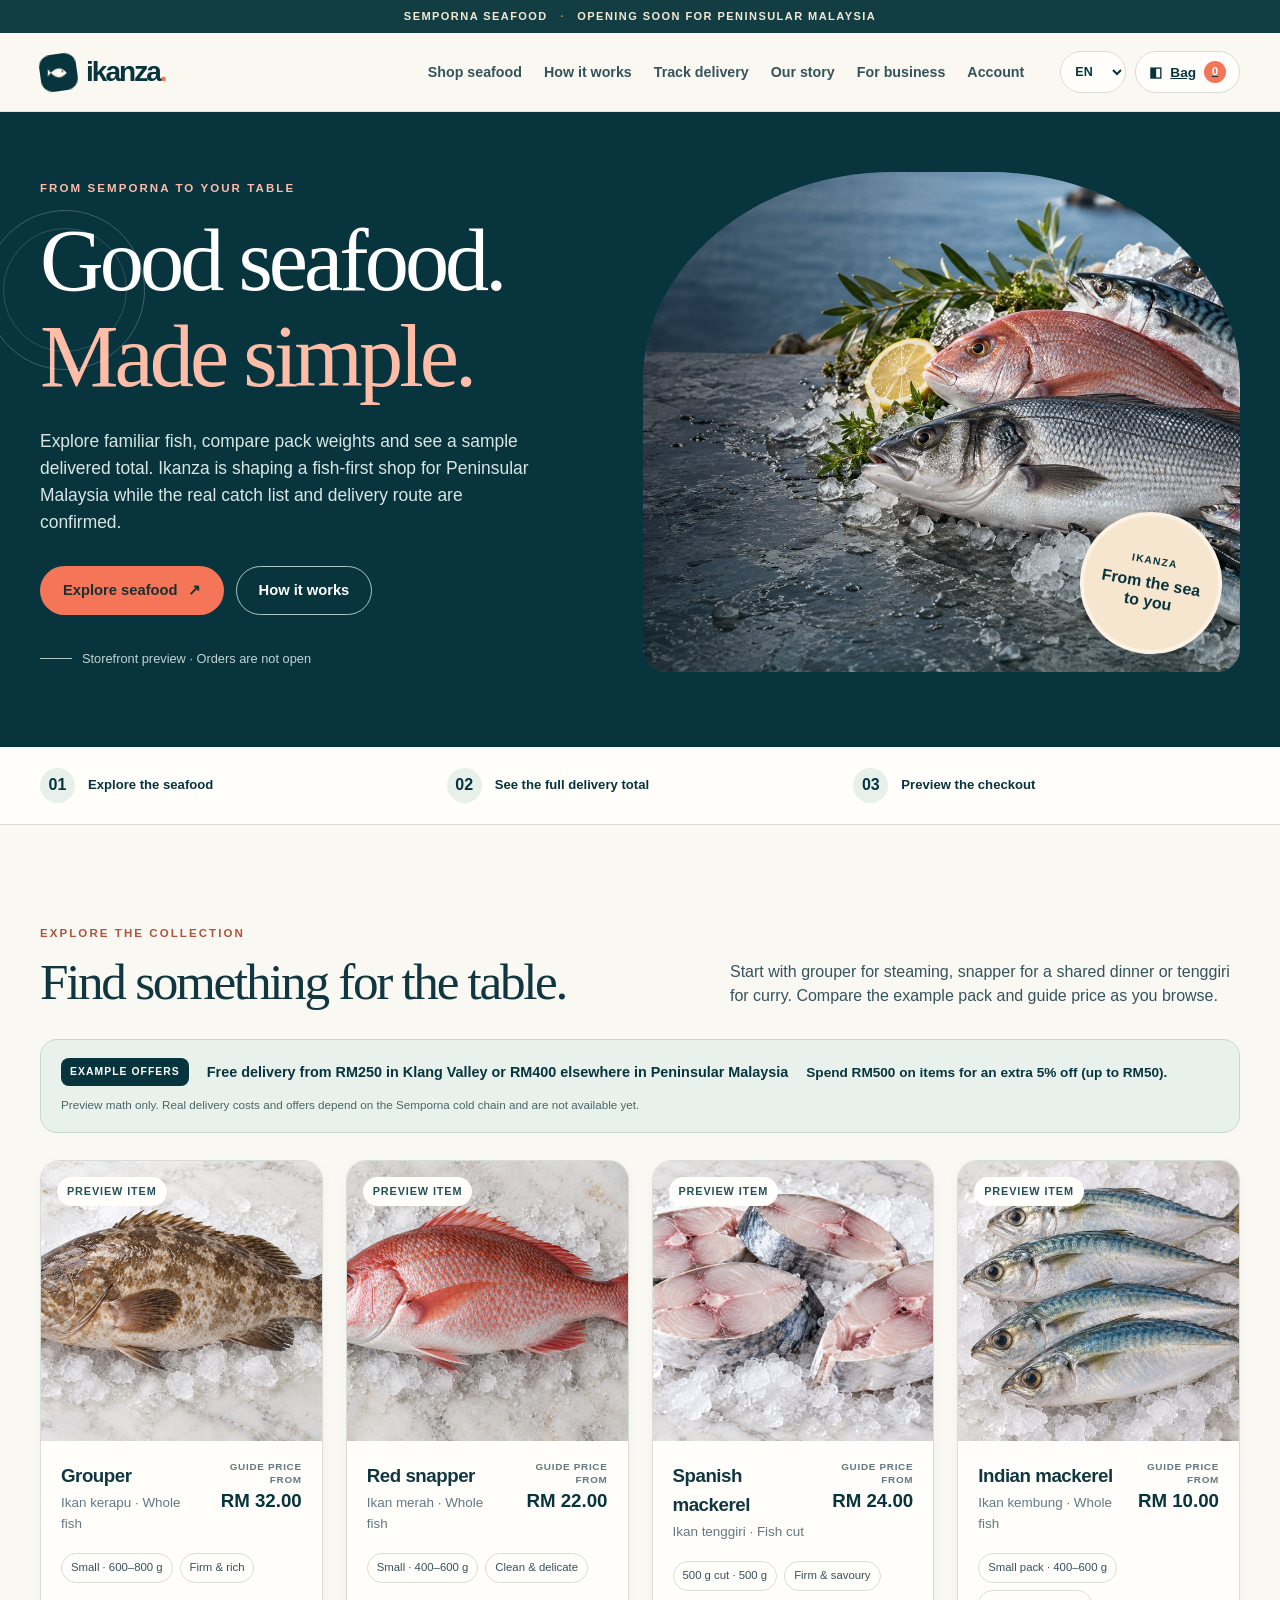
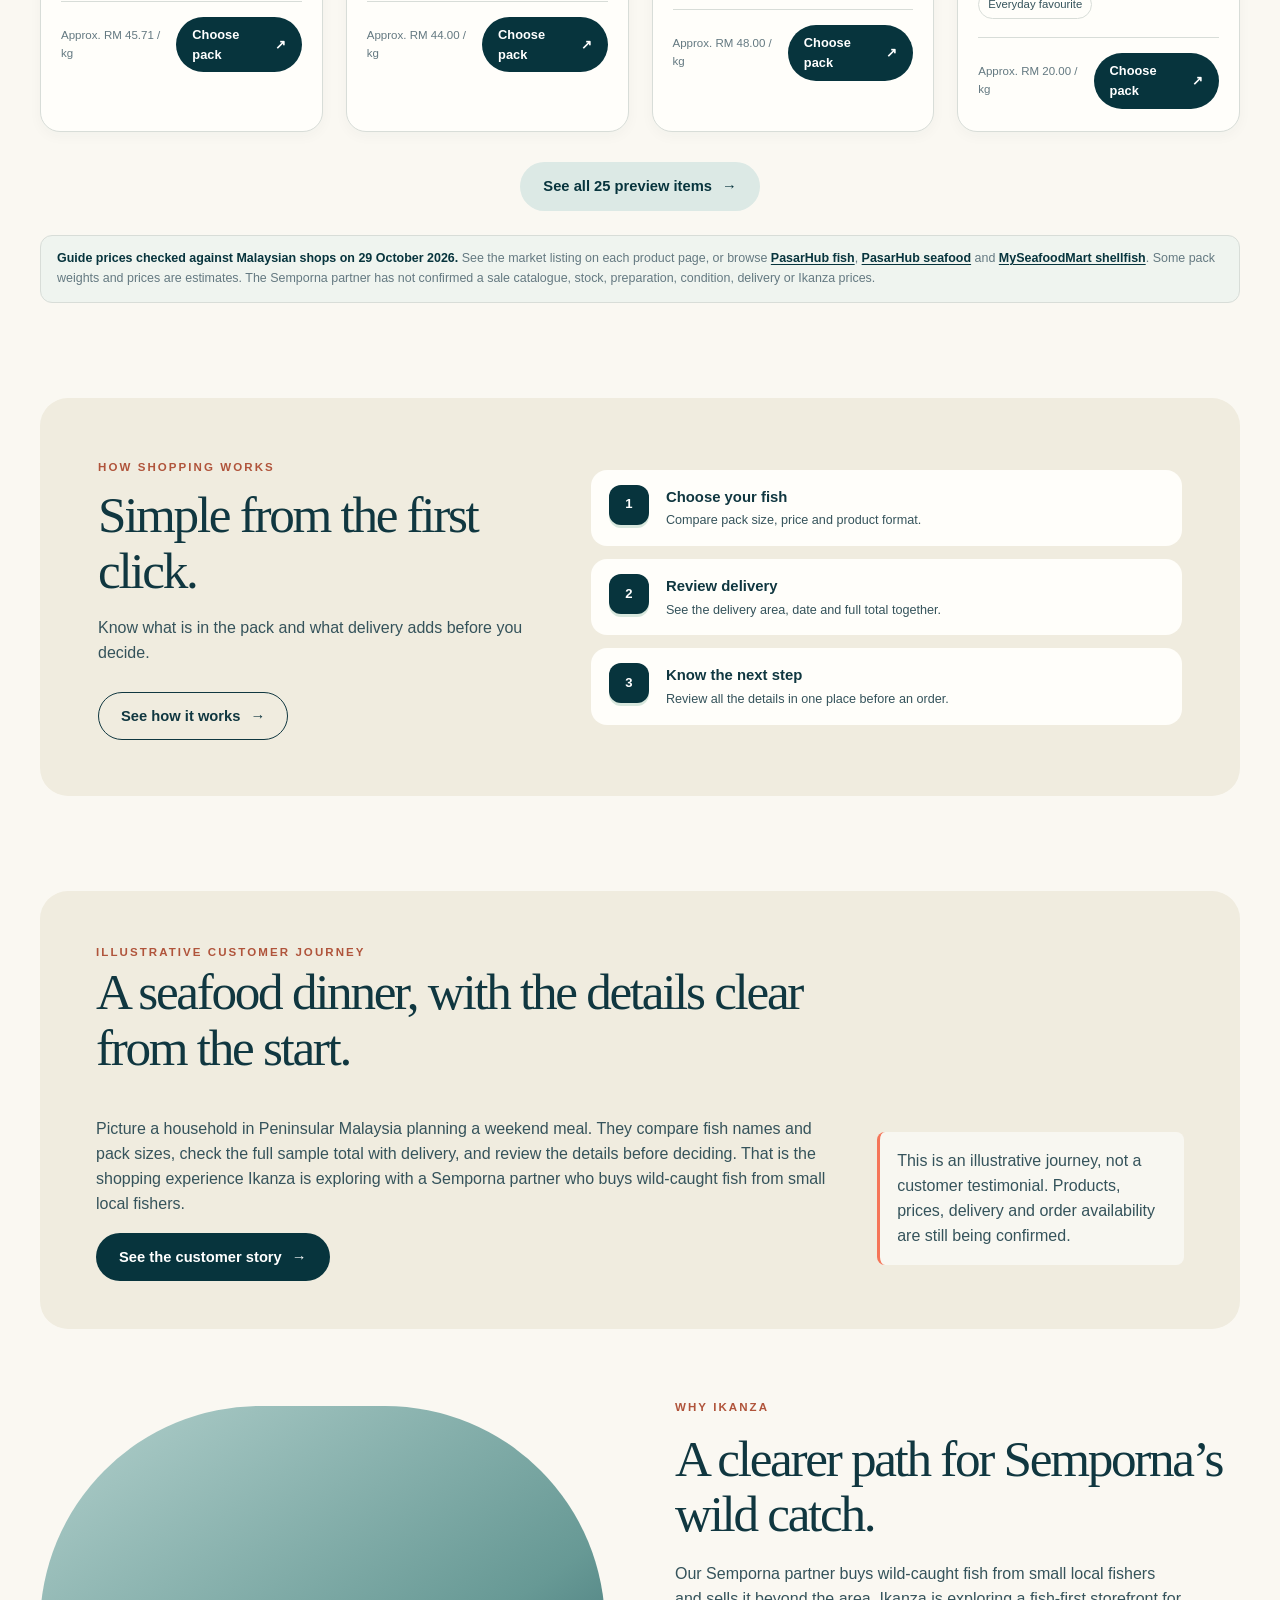
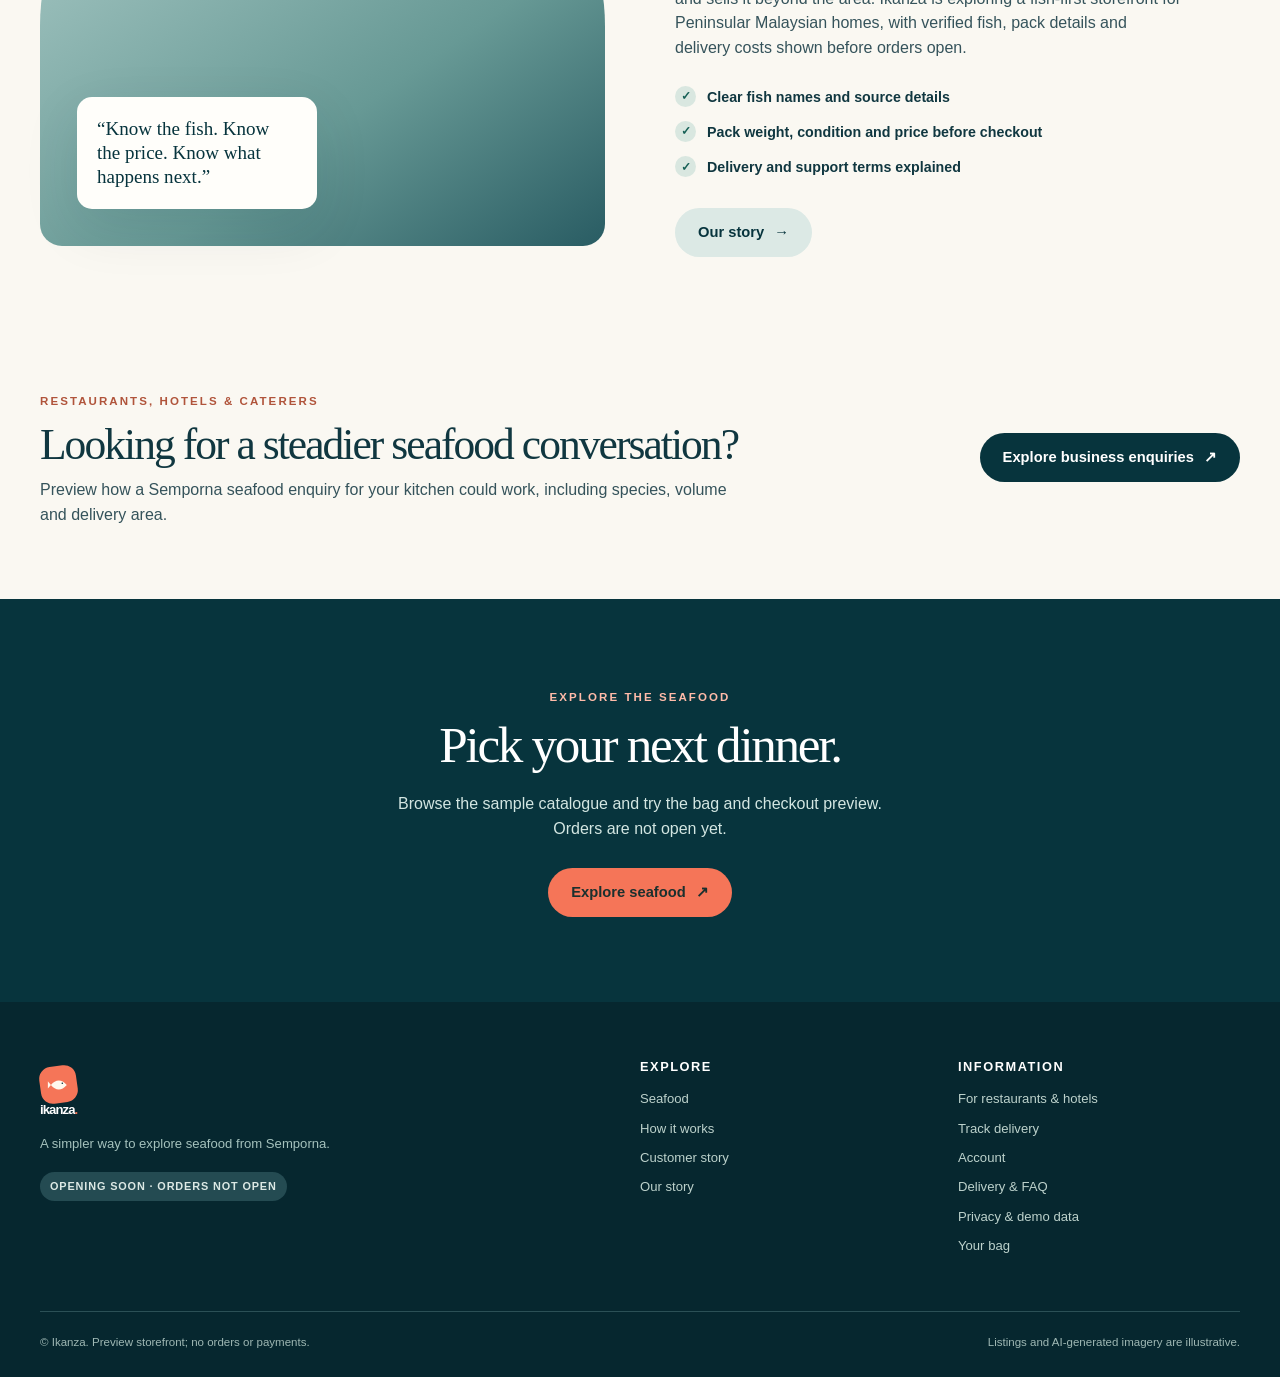
==== commit f668875a: "Align Ikanza preview with Semporna wild-catch sourcing" ====
--- a/index.html
+++ b/index.html
@@ -4,12 +4,12 @@
   <meta charset="utf-8">
   <meta name="viewport" content="width=device-width, initial-scale=1">
   <meta name="theme-color" content="#07333b">
-  <title>Ikanza | Semporna Seafood for Peninsular Malaysia</title>
-  <meta name="description" content="Explore Ikanza’s seafood storefront preview for Peninsular Malaysia: fish, prawns, squid and crab with clear example pack sizes and prices. Orders are not open yet.">
+  <title>Ikanza | Semporna Fish Shop Preview</title>
+  <meta name="description" content="Explore Ikanza’s fish-first shop preview, shaped by a Semporna partner who buys wild-caught fish from small local fishers. Products and delivery are unconfirmed; orders are not open.">
   <link rel="canonical" href="https://ericseow980314-ui.github.io/ikanza/">
   <meta property="og:type" content="website">
-  <meta property="og:title" content="Ikanza | Semporna Seafood for Peninsular Malaysia">
-  <meta property="og:description" content="From Semporna to more Malaysian tables. Explore fish and seafood with clear example sizes, prices and delivery totals before orders open.">
+  <meta property="og:title" content="Ikanza | Semporna Fish Shop Preview">
+  <meta property="og:description" content="A fish-first storefront preview shaped by a Semporna wild-catch buyer. Products, prices and delivery are examples; orders are not open.">
   <meta property="og:url" content="https://ericseow980314-ui.github.io/ikanza/">
   <meta property="og:image" content="https://ericseow980314-ui.github.io/ikanza/assets/hero.jpg">
   <meta name="twitter:card" content="summary_large_image">
@@ -19,7 +19,7 @@
   <script src="./app.js" defer></script>
 </head>
 <body>
-  <div id="app"><main class="page-content container"><h1>Semporna seafood, made simple.</h1><p>Ikanza is preparing a clearer way for Peninsular Malaysian households to discover fish and seafood. The preview shows fish, prawns, squid and crab with example pack sizes and prices. Farm stock, final prices and delivery arrangements are still being confirmed; orders are not open yet.</p><a href="./story/">Read our story</a> · <a href="./business/">Wholesale enquiry preview</a></main></div>
+  <div id="app"><main class="page-content container"><h1>Semporna seafood, made simple.</h1><p>Ikanza is exploring a fish-first storefront shaped by a Semporna partner who buys wild-caught fish from small local fishers. The catalogue here uses market-based examples; the partner’s actual fish list, prices and delivery arrangements are not confirmed. Orders are not open yet.</p><a href="./story/">Read our story</a> · <a href="./business/">Wholesale enquiry preview</a></main></div>
   <div id="announcer" class="sr-only" role="status" aria-live="polite"></div>
 </body>
 </html>
--- a/styles.css
+++ b/styles.css
@@ -208,6 +208,12 @@
 .form-field label{font-size:.77rem;font-weight:900}
 .form-field input,.form-field select{height:46px;width:100%;border:1px solid #bccbc7;border-radius:10px;padding:9px 12px;background:#fff;color:var(--ink)}
 .form-field input:focus,.form-field select:focus{border-color:#337772;outline:3px solid #cce6de}
+.account-consent{border:1px solid #b8d2c8;background:#f0f7f2;border-radius:12px;padding:14px 15px;margin:2px 0 18px;font-size:.81rem;line-height:1.5;color:var(--sea)}
+.account-consent label{display:flex;align-items:flex-start;gap:11px;cursor:pointer}
+.account-consent input{width:19px;height:19px;flex:none;margin:1px 0 0;accent-color:var(--sea)}
+.account-consent input:focus-visible{outline:3px solid #a8d4c6;outline-offset:3px}
+.account-consent a,.market-source a{font-weight:800;color:var(--sea);text-underline-offset:3px}
+.market-source{font-size:.77rem;color:var(--muted);margin:8px 0 0}
 .checkout-block{border-top:1px solid var(--line);padding-top:22px;margin-top:8px}
 .checkout-block h3{margin-bottom:9px}
 .checkout-block .radio-box{display:flex;gap:10px;align-items:center;border:1px solid var(--line);border-radius:11px;padding:12px;margin:7px 0;cursor:pointer}
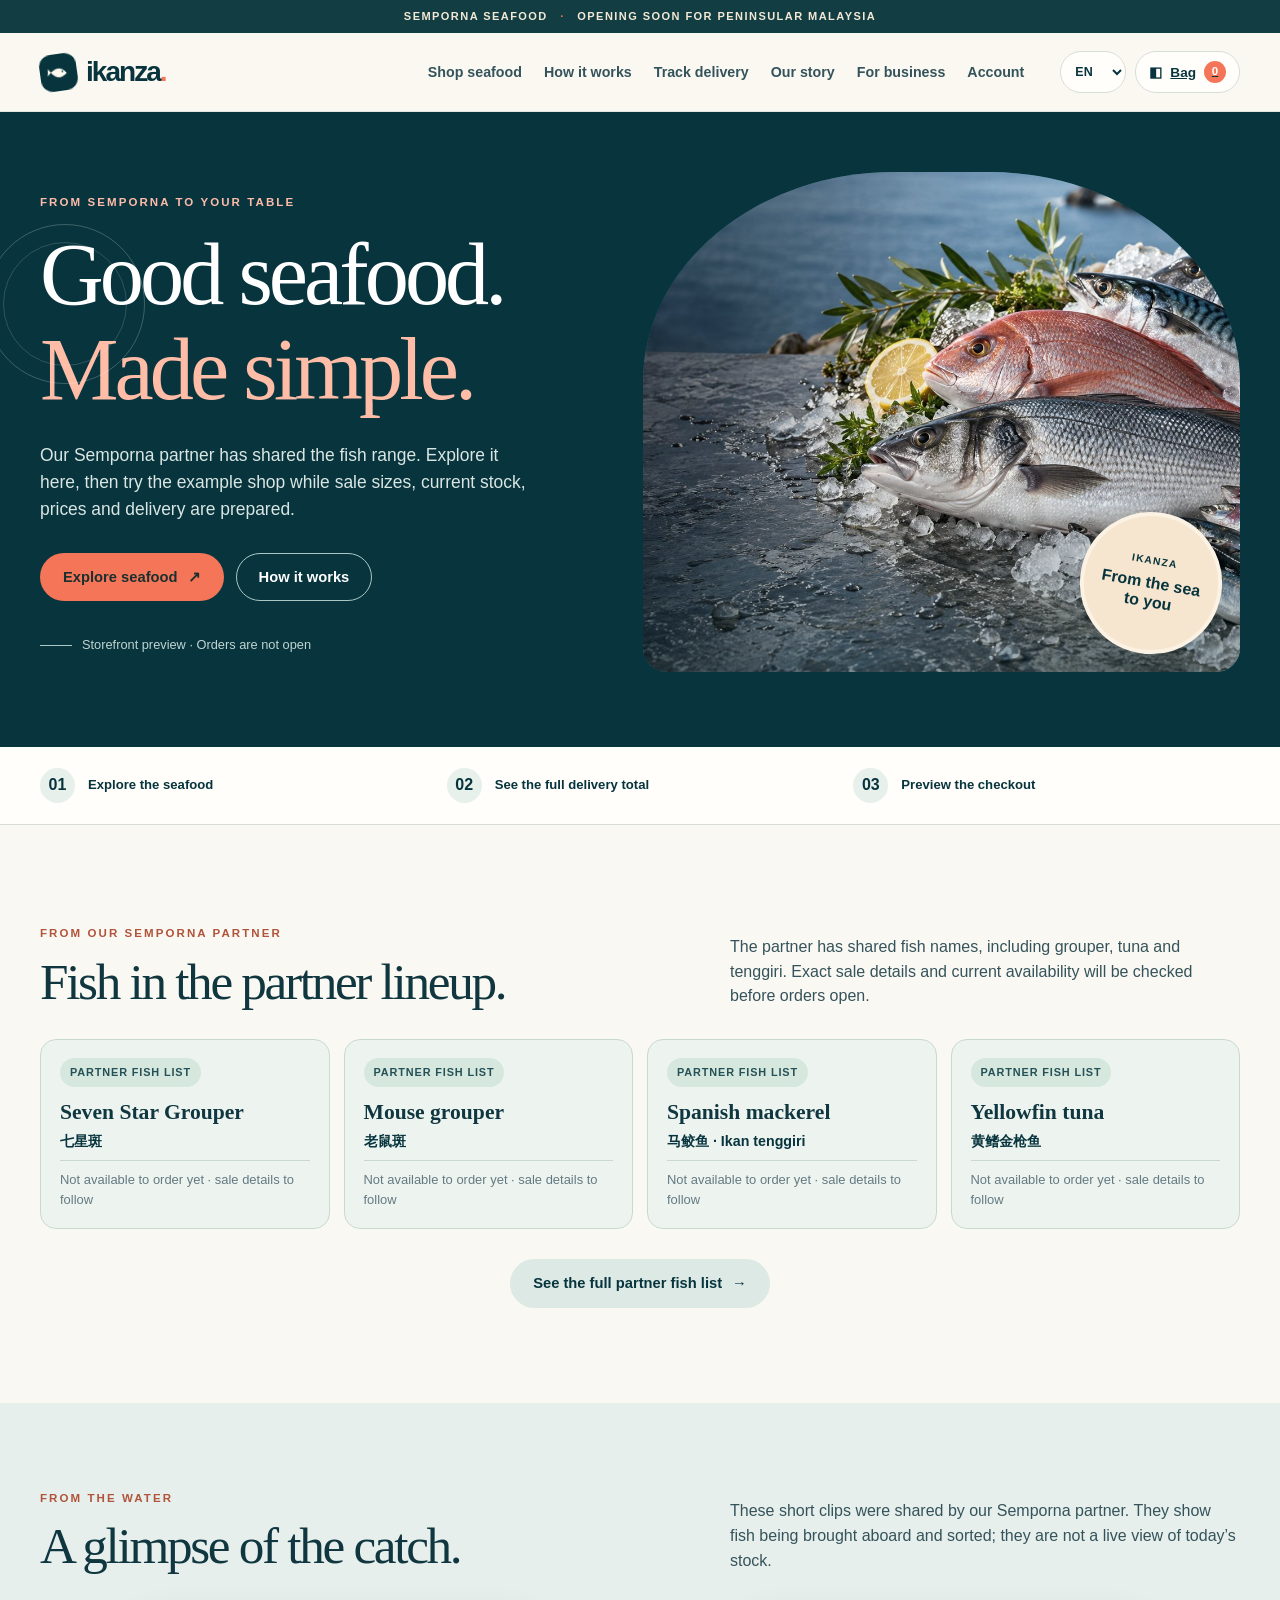
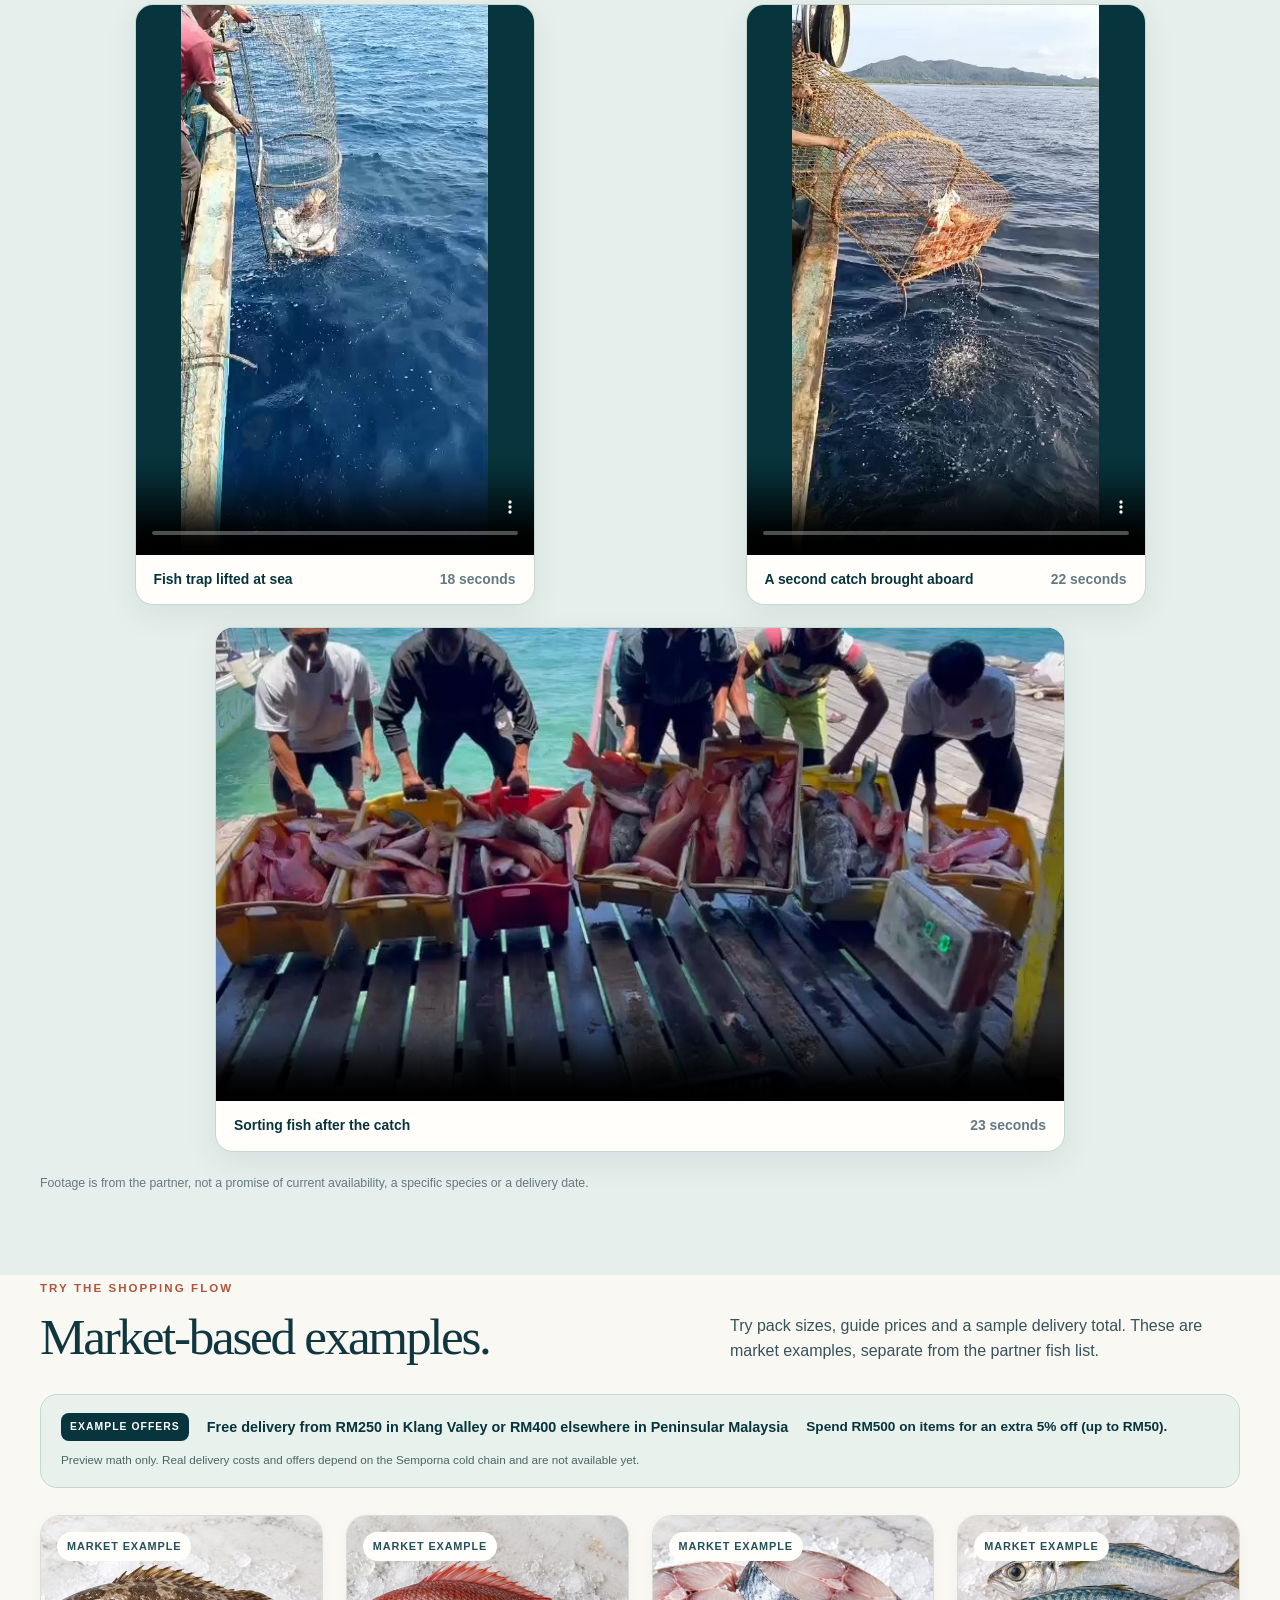
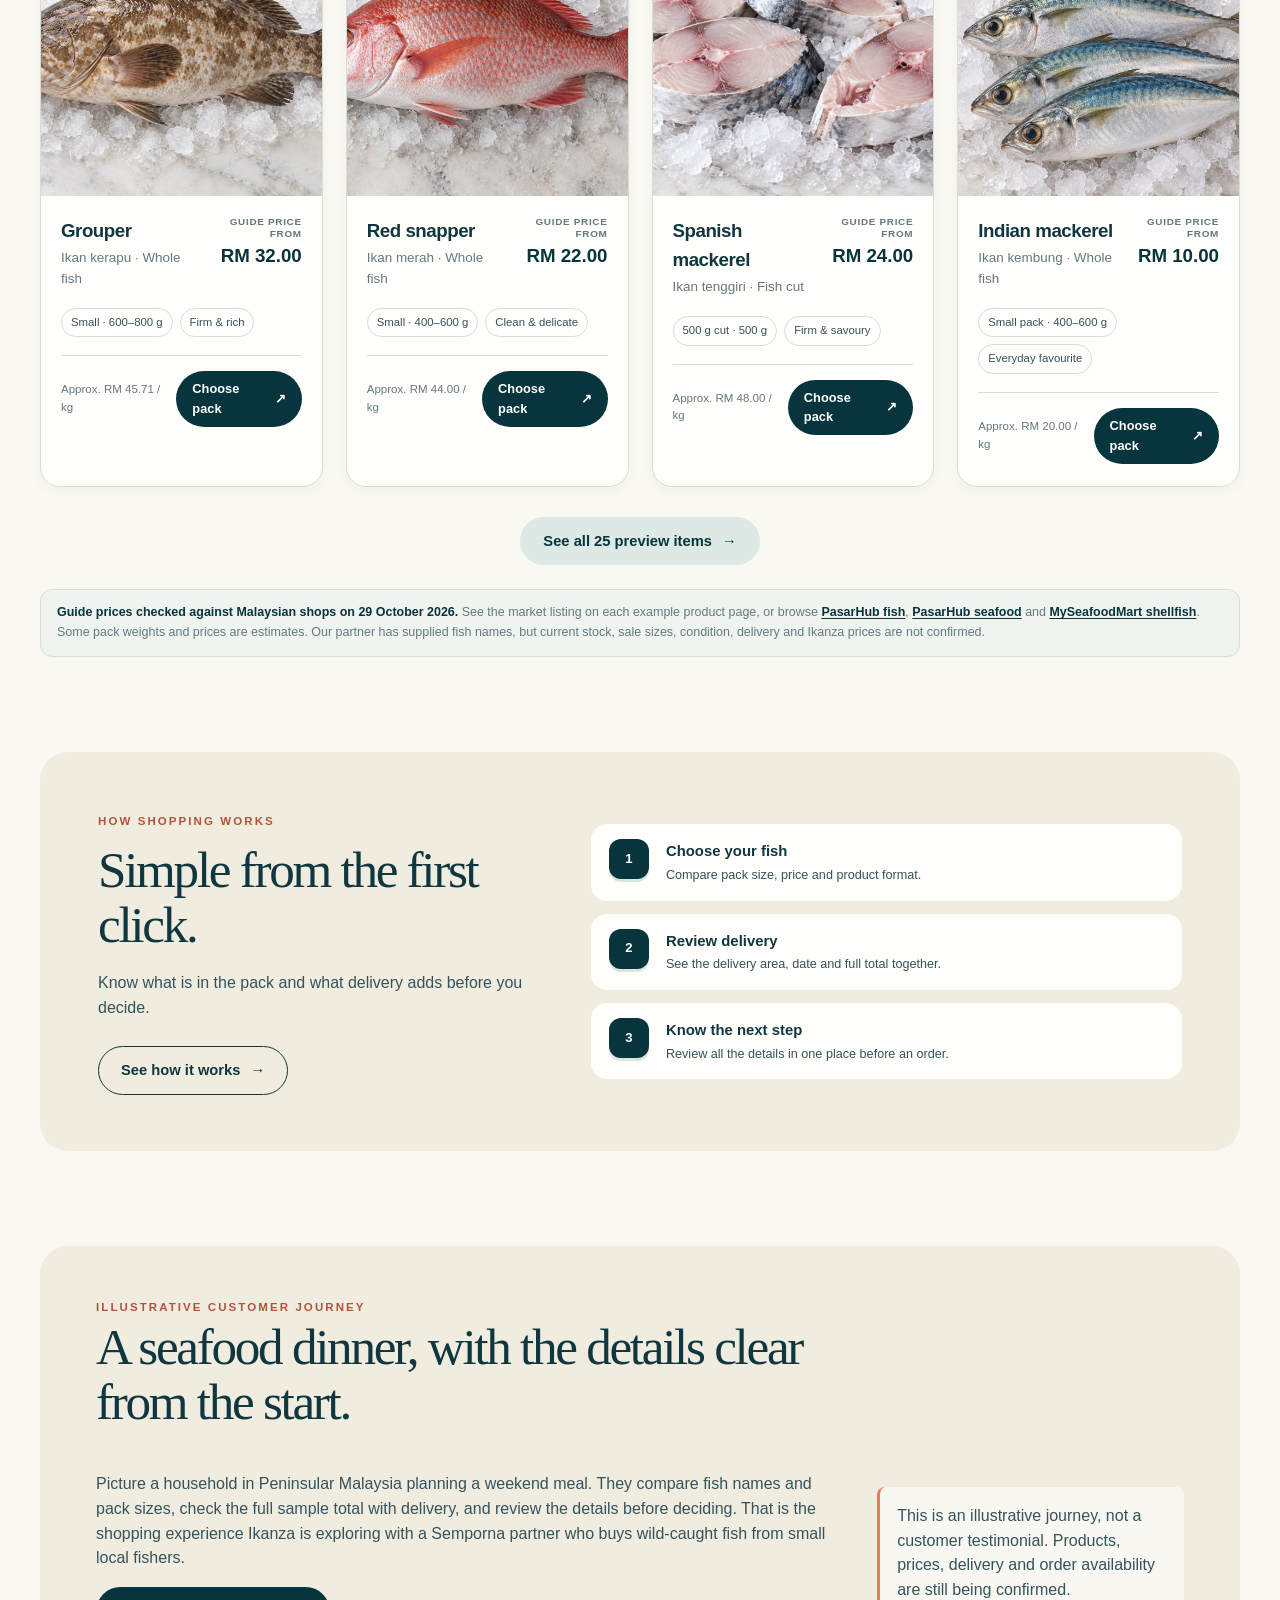
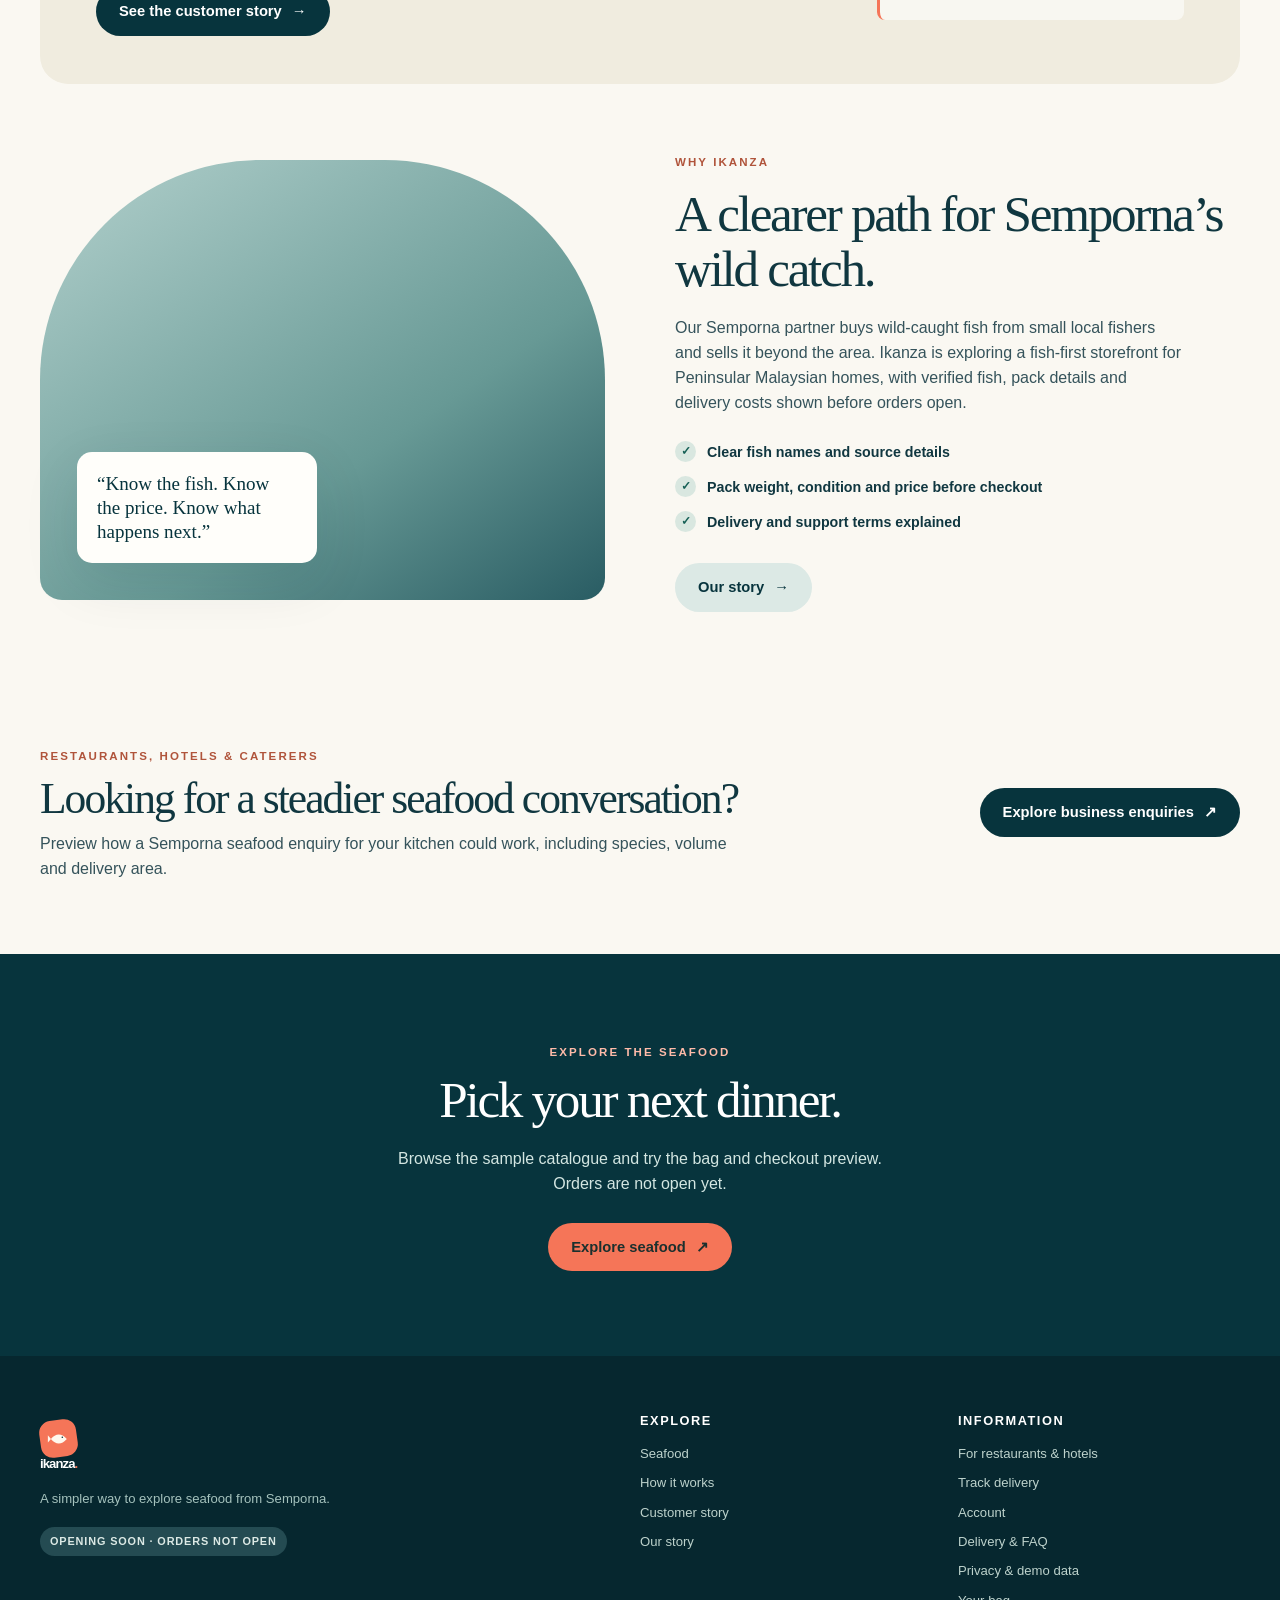
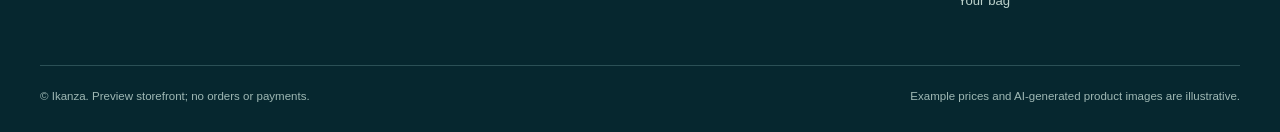
==== commit 2abb74ca: "Show partner fish range and catch footage in Ikanza preview" ====
--- a/index.html
+++ b/index.html
@@ -5,11 +5,11 @@
   <meta name="viewport" content="width=device-width, initial-scale=1">
   <meta name="theme-color" content="#07333b">
   <title>Ikanza | Semporna Fish Shop Preview</title>
-  <meta name="description" content="Explore Ikanza’s fish-first shop preview, shaped by a Semporna partner who buys wild-caught fish from small local fishers. Products and delivery are unconfirmed; orders are not open.">
+  <meta name="description" content="Explore fish names shared by Ikanza’s Semporna partner and try a sample seafood shop. Current stock, prices and delivery are still to come; orders are not open.">
   <link rel="canonical" href="https://ericseow980314-ui.github.io/ikanza/">
   <meta property="og:type" content="website">
   <meta property="og:title" content="Ikanza | Semporna Fish Shop Preview">
-  <meta property="og:description" content="A fish-first storefront preview shaped by a Semporna wild-catch buyer. Products, prices and delivery are examples; orders are not open.">
+  <meta property="og:description" content="See fish names from Ikanza’s Semporna partner and try a sample shop. Stock, prices and delivery are still to come; orders are not open.">
   <meta property="og:url" content="https://ericseow980314-ui.github.io/ikanza/">
   <meta property="og:image" content="https://ericseow980314-ui.github.io/ikanza/assets/hero.jpg">
   <meta name="twitter:card" content="summary_large_image">
@@ -19,7 +19,14 @@
   <script src="./app.js" defer></script>
 </head>
 <body>
-  <div id="app"><main class="page-content container"><h1>Semporna seafood, made simple.</h1><p>Ikanza is exploring a fish-first storefront shaped by a Semporna partner who buys wild-caught fish from small local fishers. The catalogue here uses market-based examples; the partner’s actual fish list, prices and delivery arrangements are not confirmed. Orders are not open yet.</p><a href="./story/">Read our story</a> · <a href="./business/">Wholesale enquiry preview</a></main></div>
+  <div id="app"><main class="page-content container">
+    <h1>Semporna seafood, made simple.</h1>
+    <p>Our Semporna partner has shared the fish names for this preview. Market-based pack prices and delivery totals are examples; current stock, sale sizes and Ikanza prices are not yet confirmed. Orders are not open.</p>
+    <h2>Fish in the partner lineup</h2>
+    <p>These are supplier names, not orderable products. Some trade names and sourcing details still need final checks.</p>
+    <ul><li>Giant grouper</li><li>Su Mei (humphead wrasse)</li><li>Seven Star Grouper</li><li>Pualu / reef fish</li><li>Shun He</li><li>Mouse grouper</li><li>Red grouper</li><li>Grouper</li><li>Golden snapper</li><li>Spanish mackerel</li><li>Sea bass</li><li>Wild red snapper</li><li>Dragon grouper</li><li>Yellowfin tuna</li><li>Barracuda</li><li>Mackerel</li></ul>
+    <a href="./story/">Read our story</a> · <a href="./business/">Wholesale enquiry preview</a>
+  </main></div>
   <div id="announcer" class="sr-only" role="status" aria-live="polite"></div>
 </body>
 </html>
--- a/styles.css
+++ b/styles.css
@@ -104,6 +104,28 @@
 .collection-actions{display:flex;justify-content:center;margin-top:30px}
 .pricing-note{font-size:.78rem;line-height:1.6;color:var(--muted);background:#eff4ef;border:1px solid var(--line);border-radius:12px;padding:13px 16px;margin:24px 0 0}
 .pricing-note strong{color:var(--sea)}.pricing-note a{color:var(--sea);font-weight:800;text-underline-offset:2px}
+.confirmed-section{margin:4px 0 70px}
+.confirmed-section h2,.example-section h2{font-size:clamp(2.1rem,3.5vw,3.45rem)}
+.confirmed-grid{display:grid;grid-template-columns:repeat(auto-fit,minmax(220px,1fr));gap:14px}
+.confirmed-card{display:flex;flex-direction:column;min-height:175px;background:#edf4f0;border:1px solid #c8d9d0;border-radius:16px;padding:18px 19px}
+.confirmed-card[hidden]{display:none}
+.confirmed-card .pill{align-self:flex-start;background:#d6e7dd}
+.confirmed-card h3{font-family:Georgia,"Times New Roman",serif;font-size:1.35rem;font-weight:600;line-height:1.18;margin:13px 0 4px}
+.confirmed-local{font-size:.89rem;font-weight:700;margin:0 0 8px;color:var(--sea)}
+html[lang="zh-Hans"] .confirmed-local-cn-duplicate{display:none}
+.confirmed-check{font-size:.82rem;color:#8c4a32;margin:0 0 10px}
+.confirmed-status{font-size:.81rem;color:var(--muted);border-top:1px solid #c8d9d0;padding-top:9px;margin:auto 0 0}
+.example-section{padding-top:55px;border-top:1px solid var(--line)}
+.catch-videos{padding:82px 0;background:#e6efeb}
+.catch-video-grid{display:grid;grid-template-columns:repeat(2,minmax(0,1fr));gap:22px;justify-items:center}
+.catch-video-card{width:min(100%,400px);margin:0;background:var(--paper);border:1px solid #c6d6d1;border-radius:18px;overflow:hidden;box-shadow:0 10px 32px rgba(7,52,61,.08)}
+.catch-video-card video{display:block;width:100%;background:var(--sea)}
+.catch-video-portrait video{height:550px;object-fit:contain}
+.catch-video-landscape{grid-column:1/-1;width:min(100%,850px)}
+.catch-video-landscape video{height:auto;aspect-ratio:832/464;object-fit:contain}
+.catch-video-card figcaption{display:flex;justify-content:space-between;gap:15px;padding:14px 18px;color:var(--sea);font-weight:800;font-size:.87rem}
+.catch-video-card figcaption span{color:var(--muted);font-weight:600;white-space:nowrap}
+.catch-video-note{font-size:.77rem;color:var(--muted);margin:22px 0 0}
 .offer-teaser{display:flex;flex-wrap:wrap;align-items:center;gap:10px 18px;background:#e8f1eb;border:1px solid #c4d9cf;border-radius:17px;padding:18px 20px;margin-bottom:27px;color:var(--sea)}
 .offer-kicker{background:var(--sea);color:white;border-radius:8px;padding:6px 9px;text-transform:uppercase;letter-spacing:.1em;font-size:.65rem;font-weight:900}
 .offer-teaser strong{font-size:.9rem}.offer-teaser>span:not(.offer-kicker){font-size:.85rem;font-weight:700}.offer-teaser small{flex-basis:100%;font-size:.73rem;color:#496764}
@@ -263,6 +285,7 @@
   .products-grid{gap:15px}.featured-grid{grid-template-columns:repeat(2,minmax(0,1fr))}.product-photo{height:230px}
 }
 @media(max-width:760px){
+  .catch-videos{padding:60px 0}.catch-video-grid{grid-template-columns:1fr}.catch-video-landscape{grid-column:auto}
   .container{width:min(calc(100% - 28px),var(--max))}
   .nav{min-height:65px;gap:10px}.brand{font-size:1.55rem}.brand-mark{width:32px;height:32px}
   .nav-links{display:none}.nav-actions{margin-left:auto}.menu-button{display:inline-flex}
